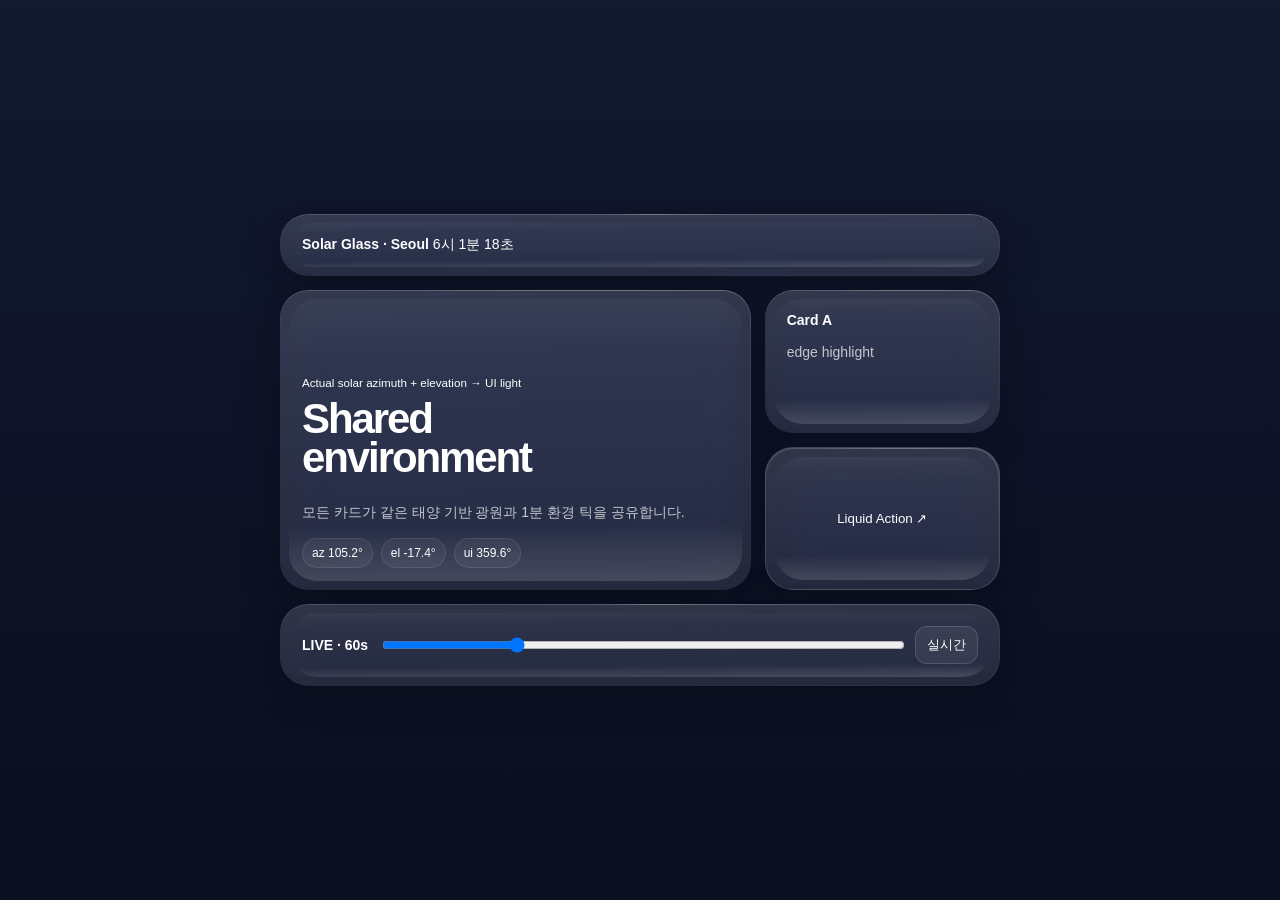
==== index.html @ 2ae4a477 "Add Solar Liquid Glass 60s demo" ====
<!doctype html><meta charset=utf-8><meta name=viewport content="width=device-width,initial-scale=1"><style>
@property --a{syntax:'<angle>';inherits:true;initial-value:360deg}@property --e{syntax:'<length>';inherits:true;initial-value:1px}@property --h{syntax:'<number>';inherits:true;initial-value:.4}@property --m{syntax:'<number>';inherits:true;initial-value:.08}@property --x{syntax:'<length>';inherits:true;initial-value:0px}@property --y{syntax:'<length>';inherits:true;initial-value:18px}@property --s1{syntax:'<color>';inherits:true;initial-value:#526f98}@property --s2{syntax:'<color>';inherits:true;initial-value:#15213c}:root{transition:--a 60s linear,--e 60s linear,--h 60s linear,--m 60s linear,--x 60s linear,--y 60s linear,--s1 60s linear,--s2 60s linear}:root.n{transition:none}:root.u{transition-duration:.15s}*{box-sizing:border-box}body{margin:0;min-height:100vh;color:white;font:14px -apple-system,BlinkMacSystemFont,sans-serif;background:linear-gradient(var(--s1),var(--s2));display:grid;place-items:center;padding:16px}.app{width:min(720px,100%);display:grid;gap:14px}.row{display:grid;grid-template-columns:2fr 1fr;gap:14px}.g{position:relative;border-radius:28px;padding:22px;background:linear-gradient(calc(var(--a) + 180deg),rgba(255,255,255,calc(.05 + var(--m))),rgba(255,255,255,.03)),rgba(255,255,255,.08);-webkit-backdrop-filter:blur(25px) saturate(145%);backdrop-filter:blur(25px) saturate(145%);box-shadow:var(--x) var(--y) 40px #0004,inset 0 1px #fff2}.g:before{content:"";position:absolute;inset:0;padding:var(--e);border-radius:inherit;background:conic-gradient(from var(--a),rgba(255,255,255,var(--h)),#ffffff38 35deg,#ffffff10 80deg,transparent 130deg,transparent 285deg,#ffffff16 330deg,rgba(255,255,255,var(--h)));-webkit-mask:linear-gradient(#000 0 0) content-box,linear-gradient(#000 0 0);-webkit-mask-composite:xor;mask:linear-gradient(#000 0 0) content-box,linear-gradient(#000 0 0);mask-composite:exclude;pointer-events:none}.g:after{content:"";position:absolute;inset:9px;border-radius:inherit;background:linear-gradient(var(--a),#ffffff28,transparent 20%,transparent 80%,#ffffff0a);mix-blend-mode:screen;pointer-events:none}.hero{min-height:300px;display:flex;flex-direction:column;justify-content:flex-end}.side{display:grid;gap:14px}.side .g{min-height:143px}h1{font-size:42px;line-height:.95;letter-spacing:-.05em;margin:10px 0}p{color:#ffffffb8;line-height:1.55}.v{display:flex;gap:8px;flex-wrap:wrap}.v span{padding:7px 9px;border:1px solid #ffffff18;border-radius:99px;background:#ffffff0d;font-size:12px}.ctl{display:grid;grid-template-columns:auto 1fr auto;gap:12px;align-items:center}input{width:100%}button{border:1px solid #ffffff22;background:#ffffff12;color:white;border-radius:12px;padding:9px 11px}@media(max-width:600px){.row{grid-template-columns:1fr}.side{grid-template-columns:1fr 1fr}.ctl{grid-template-columns:1fr}.hero{min-height:330px}}
</style><main class=app><header class=g><b>Solar Glass · Seoul</b> <span id=c></span></header><div class=row><section class="g hero"><small>Actual solar azimuth + elevation → UI light</small><h1>Shared<br>environment</h1><p>모든 카드가 같은 태양 기반 광원과 1분 환경 틱을 공유합니다.</p><div class=v><span id=z>az --</span><span id=l>el --</span><span id=q>ui --</span></div></section><aside class=side><div class=g><b>Card A</b><p>edge highlight</p></div><button class=g>Liquid Action ↗</button></aside></div><footer class="g ctl"><b id=o>LIVE · 60s</b><input id=r type=range min=0 max=24 step=.01><button id=b>실시간</button></footer></main><script>
const D=document.documentElement,$=s=>document.querySelector(s),r=$('#r'),o=$('#o'),c=$('#c'),z=$('#z'),l=$('#l'),q=$('#q');let u=0,t;const R=Math.PI/180,G=180/Math.PI,C=(v,a,b)=>Math.min(b,Math.max(a,v)),S=(a,b,x)=>{x=C((x-a)/(b-a),0,1);return x*x*(3-2*x)},M=(a,b,x)=>a+(b-a)*x,X=(a,b,x)=>a.map((v,i)=>Math.round(M(v,b[i],x)));function sun(d){let y=d.getFullYear(),n=Math.floor((d-new Date(y,0,0))/864e5),h=d.getHours()+d.getMinutes()/60+d.getSeconds()/3600,g=2*Math.PI/365*(n-1+(h-12)/24),e=229.18*(.000075+.001868*Math.cos(g)-.032077*Math.sin(g)-.014615*Math.cos(2*g)-.040849*Math.sin(2*g)),dc=.006918-.399912*Math.cos(g)+.070257*Math.sin(g)-.006758*Math.cos(2*g)+.000907*Math.sin(2*g)-.002697*Math.cos(3*g)+.00148*Math.sin(3*g),ha=(h*60+e+4*126.978-540)/4*R-Math.PI,la=37.5665*R,el=90-Math.acos(C(Math.sin(la)*Math.sin(dc)+Math.cos(la)*Math.cos(dc)*Math.cos(ha),-1,1))*G,az=(Math.atan2(Math.sin(ha),Math.cos(ha)*Math.sin(la)-Math.tan(dc)*Math.cos(la))*G+180+360)%360;return{az,el}}function V(d){let s=sun(d),day=S(-6,22,s.el),tw=S(-18,0,s.el)*(1-S(1,12,s.el)),va=315+(C(s.az,70,290)-70)/220*90,a=M(va,360,1-S(-18,-10,s.el)),e=.65+1.35*day+.34*tw,h=.2+.62*day+.16*tw,m=.035+.105*day+.035*tw,rr=a*R,x=-Math.sin(rr)*18,y=-Math.cos(rr)*13+18,w=Math.exp(-Math.pow((s.el-1)/7,2))*.35,p=S(-7,22,s.el),s1=X(X([18,25,48],[101,163,205],p),[164,105,84],w),s2=X([10,14,31],[35,58,93],p);return{s,a,e,h,m,x,y,s1,s2}}function P(v){D.style.cssText+=`--a:${v.a}deg;--e:${v.e}px;--h:${v.h};--m:${v.m};--x:${v.x}px;--y:${v.y}px;--s1:rgb(${v.s1});--s2:rgb(${v.s2})`;z.textContent='az '+v.s.az.toFixed(1)+'°';l.textContent='el '+v.s.el.toFixed(1)+'°';q.textContent='ui '+v.a.toFixed(1)+'°'}function N(){if(u)return;let n=new Date,k=new Date(Math.floor(+n/6e4)*6e4+6e4);P(V(k));clearTimeout(t);t=setTimeout(N,+k-+n+30)}function L(){u=0;D.className='n';let n=new Date;P(V(n));o.textContent='LIVE · 60s';requestAnimationFrame(()=>requestAnimationFrame(()=>{D.className='';N()}))}function md(h){let d=new Date,a=Math.floor(h),m=(h-a)*60,b=Math.floor(m);d.setHours(a%24,b,Math.floor((m-b)*60),0);return d}r.oninput=()=>{u=1;clearTimeout(t);D.className='u';P(V(md(+r.value)));o.textContent='MANUAL'};$('#b').onclick=L;setInterval(()=>{let n=new Date;c.textContent=n.toLocaleTimeString('ko-KR',{hour12:false});if(!u)r.value=n.getHours()+n.getMinutes()/60},1000);L();
</script>
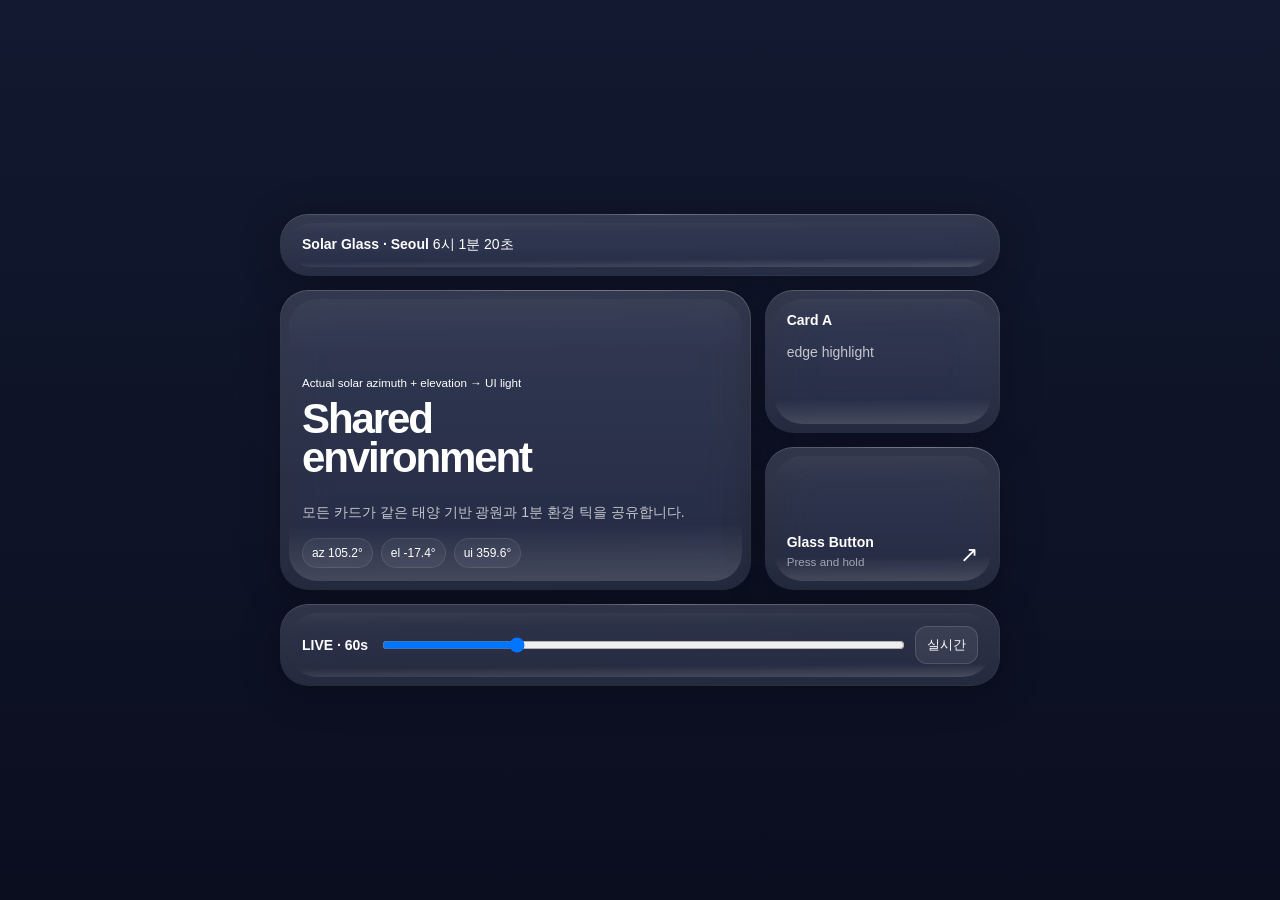
==== commit 987672ec: "Add pressed-state glass button demo" ====
--- a/index.html
+++ b/index.html
@@ -1,5 +1,5 @@
 <!doctype html><meta charset=utf-8><meta name=viewport content="width=device-width,initial-scale=1"><style>
-@property --a{syntax:'<angle>';inherits:true;initial-value:360deg}@property --e{syntax:'<length>';inherits:true;initial-value:1px}@property --h{syntax:'<number>';inherits:true;initial-value:.4}@property --m{syntax:'<number>';inherits:true;initial-value:.08}@property --x{syntax:'<length>';inherits:true;initial-value:0px}@property --y{syntax:'<length>';inherits:true;initial-value:18px}@property --s1{syntax:'<color>';inherits:true;initial-value:#526f98}@property --s2{syntax:'<color>';inherits:true;initial-value:#15213c}:root{transition:--a 60s linear,--e 60s linear,--h 60s linear,--m 60s linear,--x 60s linear,--y 60s linear,--s1 60s linear,--s2 60s linear}:root.n{transition:none}:root.u{transition-duration:.15s}*{box-sizing:border-box}body{margin:0;min-height:100vh;color:white;font:14px -apple-system,BlinkMacSystemFont,sans-serif;background:linear-gradient(var(--s1),var(--s2));display:grid;place-items:center;padding:16px}.app{width:min(720px,100%);display:grid;gap:14px}.row{display:grid;grid-template-columns:2fr 1fr;gap:14px}.g{position:relative;border-radius:28px;padding:22px;background:linear-gradient(calc(var(--a) + 180deg),rgba(255,255,255,calc(.05 + var(--m))),rgba(255,255,255,.03)),rgba(255,255,255,.08);-webkit-backdrop-filter:blur(25px) saturate(145%);backdrop-filter:blur(25px) saturate(145%);box-shadow:var(--x) var(--y) 40px #0004,inset 0 1px #fff2}.g:before{content:"";position:absolute;inset:0;padding:var(--e);border-radius:inherit;background:conic-gradient(from var(--a),rgba(255,255,255,var(--h)),#ffffff38 35deg,#ffffff10 80deg,transparent 130deg,transparent 285deg,#ffffff16 330deg,rgba(255,255,255,var(--h)));-webkit-mask:linear-gradient(#000 0 0) content-box,linear-gradient(#000 0 0);-webkit-mask-composite:xor;mask:linear-gradient(#000 0 0) content-box,linear-gradient(#000 0 0);mask-composite:exclude;pointer-events:none}.g:after{content:"";position:absolute;inset:9px;border-radius:inherit;background:linear-gradient(var(--a),#ffffff28,transparent 20%,transparent 80%,#ffffff0a);mix-blend-mode:screen;pointer-events:none}.hero{min-height:300px;display:flex;flex-direction:column;justify-content:flex-end}.side{display:grid;gap:14px}.side .g{min-height:143px}h1{font-size:42px;line-height:.95;letter-spacing:-.05em;margin:10px 0}p{color:#ffffffb8;line-height:1.55}.v{display:flex;gap:8px;flex-wrap:wrap}.v span{padding:7px 9px;border:1px solid #ffffff18;border-radius:99px;background:#ffffff0d;font-size:12px}.ctl{display:grid;grid-template-columns:auto 1fr auto;gap:12px;align-items:center}input{width:100%}button{border:1px solid #ffffff22;background:#ffffff12;color:white;border-radius:12px;padding:9px 11px}@media(max-width:600px){.row{grid-template-columns:1fr}.side{grid-template-columns:1fr 1fr}.ctl{grid-template-columns:1fr}.hero{min-height:330px}}
-</style><main class=app><header class=g><b>Solar Glass · Seoul</b> <span id=c></span></header><div class=row><section class="g hero"><small>Actual solar azimuth + elevation → UI light</small><h1>Shared<br>environment</h1><p>모든 카드가 같은 태양 기반 광원과 1분 환경 틱을 공유합니다.</p><div class=v><span id=z>az --</span><span id=l>el --</span><span id=q>ui --</span></div></section><aside class=side><div class=g><b>Card A</b><p>edge highlight</p></div><button class=g>Liquid Action ↗</button></aside></div><footer class="g ctl"><b id=o>LIVE · 60s</b><input id=r type=range min=0 max=24 step=.01><button id=b>실시간</button></footer></main><script>
-const D=document.documentElement,$=s=>document.querySelector(s),r=$('#r'),o=$('#o'),c=$('#c'),z=$('#z'),l=$('#l'),q=$('#q');let u=0,t;const R=Math.PI/180,G=180/Math.PI,C=(v,a,b)=>Math.min(b,Math.max(a,v)),S=(a,b,x)=>{x=C((x-a)/(b-a),0,1);return x*x*(3-2*x)},M=(a,b,x)=>a+(b-a)*x,X=(a,b,x)=>a.map((v,i)=>Math.round(M(v,b[i],x)));function sun(d){let y=d.getFullYear(),n=Math.floor((d-new Date(y,0,0))/864e5),h=d.getHours()+d.getMinutes()/60+d.getSeconds()/3600,g=2*Math.PI/365*(n-1+(h-12)/24),e=229.18*(.000075+.001868*Math.cos(g)-.032077*Math.sin(g)-.014615*Math.cos(2*g)-.040849*Math.sin(2*g)),dc=.006918-.399912*Math.cos(g)+.070257*Math.sin(g)-.006758*Math.cos(2*g)+.000907*Math.sin(2*g)-.002697*Math.cos(3*g)+.00148*Math.sin(3*g),ha=(h*60+e+4*126.978-540)/4*R-Math.PI,la=37.5665*R,el=90-Math.acos(C(Math.sin(la)*Math.sin(dc)+Math.cos(la)*Math.cos(dc)*Math.cos(ha),-1,1))*G,az=(Math.atan2(Math.sin(ha),Math.cos(ha)*Math.sin(la)-Math.tan(dc)*Math.cos(la))*G+180+360)%360;return{az,el}}function V(d){let s=sun(d),day=S(-6,22,s.el),tw=S(-18,0,s.el)*(1-S(1,12,s.el)),va=315+(C(s.az,70,290)-70)/220*90,a=M(va,360,1-S(-18,-10,s.el)),e=.65+1.35*day+.34*tw,h=.2+.62*day+.16*tw,m=.035+.105*day+.035*tw,rr=a*R,x=-Math.sin(rr)*18,y=-Math.cos(rr)*13+18,w=Math.exp(-Math.pow((s.el-1)/7,2))*.35,p=S(-7,22,s.el),s1=X(X([18,25,48],[101,163,205],p),[164,105,84],w),s2=X([10,14,31],[35,58,93],p);return{s,a,e,h,m,x,y,s1,s2}}function P(v){D.style.cssText+=`--a:${v.a}deg;--e:${v.e}px;--h:${v.h};--m:${v.m};--x:${v.x}px;--y:${v.y}px;--s1:rgb(${v.s1});--s2:rgb(${v.s2})`;z.textContent='az '+v.s.az.toFixed(1)+'°';l.textContent='el '+v.s.el.toFixed(1)+'°';q.textContent='ui '+v.a.toFixed(1)+'°'}function N(){if(u)return;let n=new Date,k=new Date(Math.floor(+n/6e4)*6e4+6e4);P(V(k));clearTimeout(t);t=setTimeout(N,+k-+n+30)}function L(){u=0;D.className='n';let n=new Date;P(V(n));o.textContent='LIVE · 60s';requestAnimationFrame(()=>requestAnimationFrame(()=>{D.className='';N()}))}function md(h){let d=new Date,a=Math.floor(h),m=(h-a)*60,b=Math.floor(m);d.setHours(a%24,b,Math.floor((m-b)*60),0);return d}r.oninput=()=>{u=1;clearTimeout(t);D.className='u';P(V(md(+r.value)));o.textContent='MANUAL'};$('#b').onclick=L;setInterval(()=>{let n=new Date;c.textContent=n.toLocaleTimeString('ko-KR',{hour12:false});if(!u)r.value=n.getHours()+n.getMinutes()/60},1000);L();
+@property --a{syntax:'<angle>';inherits:true;initial-value:360deg}@property --e{syntax:'<length>';inherits:true;initial-value:1px}@property --h{syntax:'<number>';inherits:true;initial-value:.4}@property --m{syntax:'<number>';inherits:true;initial-value:.08}@property --x{syntax:'<length>';inherits:true;initial-value:0px}@property --y{syntax:'<length>';inherits:true;initial-value:18px}@property --s1{syntax:'<color>';inherits:true;initial-value:#526f98}@property --s2{syntax:'<color>';inherits:true;initial-value:#15213c}:root{transition:--a 60s linear,--e 60s linear,--h 60s linear,--m 60s linear,--x 60s linear,--y 60s linear,--s1 60s linear,--s2 60s linear}:root.n{transition:none}:root.u{transition-duration:.15s}*{box-sizing:border-box}body{margin:0;min-height:100vh;color:white;font:14px -apple-system,BlinkMacSystemFont,sans-serif;background:linear-gradient(var(--s1),var(--s2));display:grid;place-items:center;padding:16px}.app{width:min(720px,100%);display:grid;gap:14px}.row{display:grid;grid-template-columns:2fr 1fr;gap:14px}.g{position:relative;border-radius:28px;padding:22px;background:linear-gradient(calc(var(--a) + 180deg),rgba(255,255,255,calc(.05 + var(--m))),rgba(255,255,255,.03)),rgba(255,255,255,.08);-webkit-backdrop-filter:blur(25px) saturate(145%);backdrop-filter:blur(25px) saturate(145%);box-shadow:var(--x) var(--y) 40px #0004,inset 0 1px #fff2}.g:before{content:"";position:absolute;inset:0;padding:var(--e);border-radius:inherit;background:conic-gradient(from var(--a),rgba(255,255,255,var(--h)),#ffffff38 35deg,#ffffff10 80deg,transparent 130deg,transparent 285deg,#ffffff16 330deg,rgba(255,255,255,var(--h)));-webkit-mask:linear-gradient(#000 0 0) content-box,linear-gradient(#000 0 0);-webkit-mask-composite:xor;mask:linear-gradient(#000 0 0) content-box,linear-gradient(#000 0 0);mask-composite:exclude;pointer-events:none}.g:after{content:"";position:absolute;inset:9px;border-radius:inherit;background:linear-gradient(var(--a),#ffffff28,transparent 20%,transparent 80%,#ffffff0a);mix-blend-mode:screen;pointer-events:none}.hero{min-height:300px;display:flex;flex-direction:column;justify-content:flex-end}.side{display:grid;gap:14px}.side .g{min-height:143px}h1{font-size:42px;line-height:.95;letter-spacing:-.05em;margin:10px 0}p{color:#ffffffb8;line-height:1.55}.v{display:flex;gap:8px;flex-wrap:wrap}.v span{padding:7px 9px;border:1px solid #ffffff18;border-radius:99px;background:#ffffff0d;font-size:12px}.ctl{display:grid;grid-template-columns:auto 1fr auto;gap:12px;align-items:center}input{width:100%}button{border:1px solid #ffffff22;background:#ffffff12;color:white;border-radius:12px;padding:9px 11px}.action{border:0;border-radius:28px;padding:22px;text-align:left;font:inherit;color:white;display:flex;align-items:flex-end;justify-content:space-between;cursor:pointer;touch-action:manipulation;transform:scale(1);transition:transform .16s cubic-bezier(.2,.8,.2,1),filter .16s ease,box-shadow .16s ease,background .16s ease}.action span{position:relative;z-index:2;display:grid;gap:5px}.action small{color:#ffffff8f;font-weight:500}.action i{position:relative;z-index:2;font-size:22px;font-style:normal}.action.pressed,.action:active{transform:scale(.965);filter:brightness(1.10) saturate(1.06);box-shadow:calc(var(--x)*.22) calc(var(--y)*.22) 15px #0003,inset 0 2px 8px #0004,inset 0 1px #ffffff26;background:linear-gradient(calc(var(--a) + 180deg),rgba(255,255,255,calc(.10 + var(--m))),rgba(255,255,255,.045)),rgba(255,255,255,.11)}.action.pressed:before,.action:active:before{padding:calc(var(--e) + .7px);filter:brightness(1.28)}.action.pressed:after,.action:active:after{inset:6px;opacity:.9}.action:focus-visible{outline:2px solid #ffffffb0;outline-offset:3px}@media(max-width:600px){.row{grid-template-columns:1fr}.side{grid-template-columns:1fr 1fr}.ctl{grid-template-columns:1fr}.hero{min-height:330px}}
+</style><main class=app><header class=g><b>Solar Glass · Seoul</b> <span id=c></span></header><div class=row><section class="g hero"><small>Actual solar azimuth + elevation → UI light</small><h1>Shared<br>environment</h1><p>모든 카드가 같은 태양 기반 광원과 1분 환경 틱을 공유합니다.</p><div class=v><span id=z>az --</span><span id=l>el --</span><span id=q>ui --</span></div></section><aside class=side><div class=g><b>Card A</b><p>edge highlight</p></div><button class="g action" id=ga type=button><span><b>Glass Button</b><small>Press and hold</small></span><i>↗</i></button></aside></div><footer class="g ctl"><b id=o>LIVE · 60s</b><input id=r type=range min=0 max=24 step=.01><button id=b>실시간</button></footer></main><script>
+const D=document.documentElement,$=s=>document.querySelector(s),r=$('#r'),o=$('#o'),c=$('#c'),z=$('#z'),l=$('#l'),q=$('#q'),ga=$('#ga');let u=0,t;const R=Math.PI/180,G=180/Math.PI,C=(v,a,b)=>Math.min(b,Math.max(a,v)),S=(a,b,x)=>{x=C((x-a)/(b-a),0,1);return x*x*(3-2*x)},M=(a,b,x)=>a+(b-a)*x,X=(a,b,x)=>a.map((v,i)=>Math.round(M(v,b[i],x)));function sun(d){let y=d.getFullYear(),n=Math.floor((d-new Date(y,0,0))/864e5),h=d.getHours()+d.getMinutes()/60+d.getSeconds()/3600,g=2*Math.PI/365*(n-1+(h-12)/24),e=229.18*(.000075+.001868*Math.cos(g)-.032077*Math.sin(g)-.014615*Math.cos(2*g)-.040849*Math.sin(2*g)),dc=.006918-.399912*Math.cos(g)+.070257*Math.sin(g)-.006758*Math.cos(2*g)+.000907*Math.sin(2*g)-.002697*Math.cos(3*g)+.00148*Math.sin(3*g),ha=(h*60+e+4*126.978-540)/4*R-Math.PI,la=37.5665*R,el=90-Math.acos(C(Math.sin(la)*Math.sin(dc)+Math.cos(la)*Math.cos(dc)*Math.cos(ha),-1,1))*G,az=(Math.atan2(Math.sin(ha),Math.cos(ha)*Math.sin(la)-Math.tan(dc)*Math.cos(la))*G+180+360)%360;return{az,el}}function V(d){let s=sun(d),day=S(-6,22,s.el),tw=S(-18,0,s.el)*(1-S(1,12,s.el)),va=315+(C(s.az,70,290)-70)/220*90,a=M(va,360,1-S(-18,-10,s.el)),e=.65+1.35*day+.34*tw,h=.2+.62*day+.16*tw,m=.035+.105*day+.035*tw,rr=a*R,x=-Math.sin(rr)*18,y=-Math.cos(rr)*13+18,w=Math.exp(-Math.pow((s.el-1)/7,2))*.35,p=S(-7,22,s.el),s1=X(X([18,25,48],[101,163,205],p),[164,105,84],w),s2=X([10,14,31],[35,58,93],p);return{s,a,e,h,m,x,y,s1,s2}}function P(v){D.style.cssText+=`--a:${v.a}deg;--e:${v.e}px;--h:${v.h};--m:${v.m};--x:${v.x}px;--y:${v.y}px;--s1:rgb(${v.s1});--s2:rgb(${v.s2})`;z.textContent='az '+v.s.az.toFixed(1)+'°';l.textContent='el '+v.s.el.toFixed(1)+'°';q.textContent='ui '+v.a.toFixed(1)+'°'}function N(){if(u)return;let n=new Date,k=new Date(Math.floor(+n/6e4)*6e4+6e4);P(V(k));clearTimeout(t);t=setTimeout(N,+k-+n+30)}function L(){u=0;D.className='n';let n=new Date;P(V(n));o.textContent='LIVE · 60s';requestAnimationFrame(()=>requestAnimationFrame(()=>{D.className='';N()}))}function md(h){let d=new Date,a=Math.floor(h),m=(h-a)*60,b=Math.floor(m);d.setHours(a%24,b,Math.floor((m-b)*60),0);return d}r.oninput=()=>{u=1;clearTimeout(t);D.className='u';P(V(md(+r.value)));o.textContent='MANUAL'};$('#b').onclick=L;const press=()=>ga.classList.add('pressed'),release=()=>ga.classList.remove('pressed');ga.addEventListener('pointerdown',press);['pointerup','pointercancel','pointerleave'].forEach(e=>ga.addEventListener(e,release));setInterval(()=>{let n=new Date;c.textContent=n.toLocaleTimeString('ko-KR',{hour12:false});if(!u)r.value=n.getHours()+n.getMinutes()/60},1000);L();
 </script>
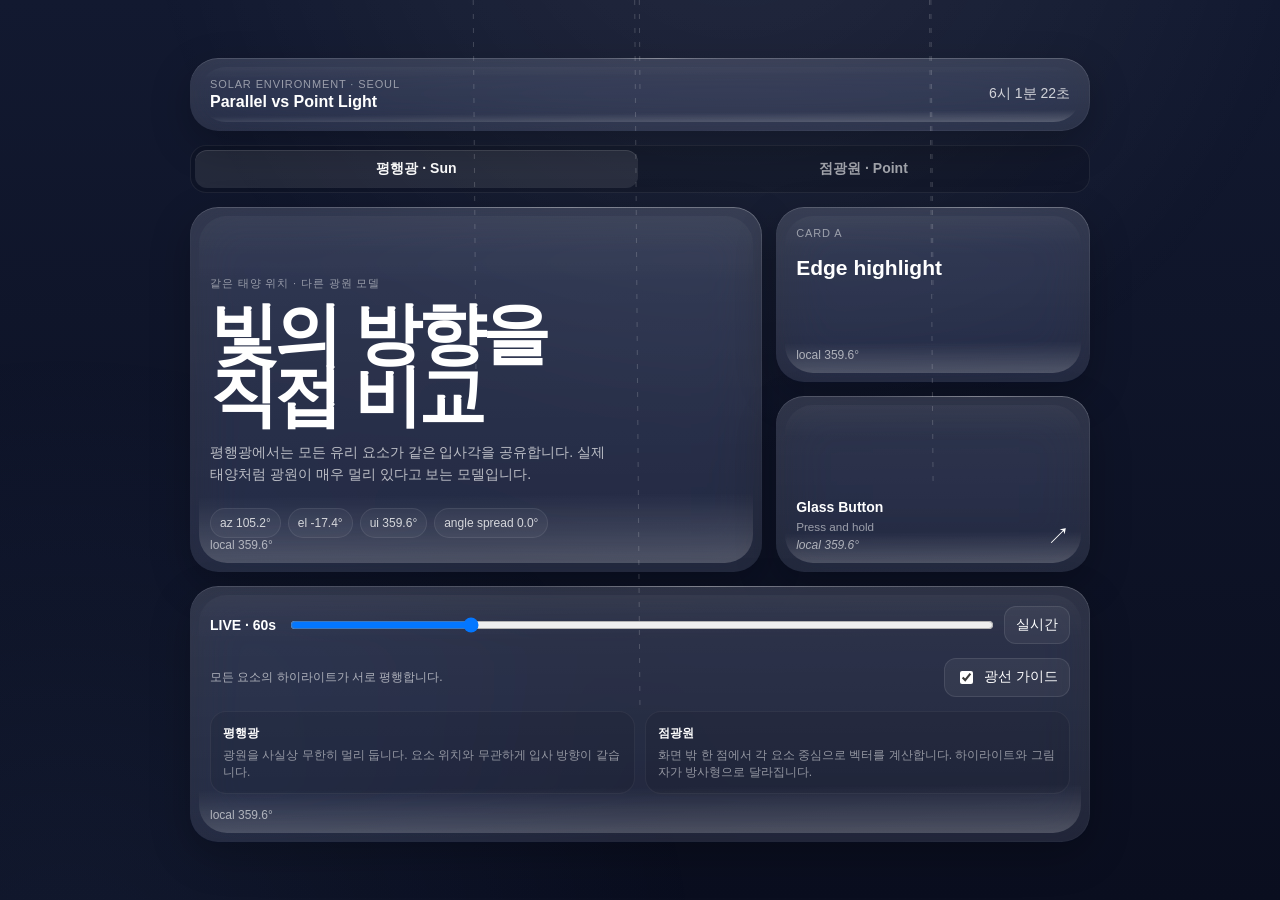
==== commit a129c554: "Add parallel vs point-light comparison demo" ====
--- a/index.html
+++ b/index.html
@@ -1,5 +1,76 @@
-<!doctype html><meta charset=utf-8><meta name=viewport content="width=device-width,initial-scale=1"><style>
-@property --a{syntax:'<angle>';inherits:true;initial-value:360deg}@property --e{syntax:'<length>';inherits:true;initial-value:1px}@property --h{syntax:'<number>';inherits:true;initial-value:.4}@property --m{syntax:'<number>';inherits:true;initial-value:.08}@property --x{syntax:'<length>';inherits:true;initial-value:0px}@property --y{syntax:'<length>';inherits:true;initial-value:18px}@property --s1{syntax:'<color>';inherits:true;initial-value:#526f98}@property --s2{syntax:'<color>';inherits:true;initial-value:#15213c}:root{transition:--a 60s linear,--e 60s linear,--h 60s linear,--m 60s linear,--x 60s linear,--y 60s linear,--s1 60s linear,--s2 60s linear}:root.n{transition:none}:root.u{transition-duration:.15s}*{box-sizing:border-box}body{margin:0;min-height:100vh;color:white;font:14px -apple-system,BlinkMacSystemFont,sans-serif;background:linear-gradient(var(--s1),var(--s2));display:grid;place-items:center;padding:16px}.app{width:min(720px,100%);display:grid;gap:14px}.row{display:grid;grid-template-columns:2fr 1fr;gap:14px}.g{position:relative;border-radius:28px;padding:22px;background:linear-gradient(calc(var(--a) + 180deg),rgba(255,255,255,calc(.05 + var(--m))),rgba(255,255,255,.03)),rgba(255,255,255,.08);-webkit-backdrop-filter:blur(25px) saturate(145%);backdrop-filter:blur(25px) saturate(145%);box-shadow:var(--x) var(--y) 40px #0004,inset 0 1px #fff2}.g:before{content:"";position:absolute;inset:0;padding:var(--e);border-radius:inherit;background:conic-gradient(from var(--a),rgba(255,255,255,var(--h)),#ffffff38 35deg,#ffffff10 80deg,transparent 130deg,transparent 285deg,#ffffff16 330deg,rgba(255,255,255,var(--h)));-webkit-mask:linear-gradient(#000 0 0) content-box,linear-gradient(#000 0 0);-webkit-mask-composite:xor;mask:linear-gradient(#000 0 0) content-box,linear-gradient(#000 0 0);mask-composite:exclude;pointer-events:none}.g:after{content:"";position:absolute;inset:9px;border-radius:inherit;background:linear-gradient(var(--a),#ffffff28,transparent 20%,transparent 80%,#ffffff0a);mix-blend-mode:screen;pointer-events:none}.hero{min-height:300px;display:flex;flex-direction:column;justify-content:flex-end}.side{display:grid;gap:14px}.side .g{min-height:143px}h1{font-size:42px;line-height:.95;letter-spacing:-.05em;margin:10px 0}p{color:#ffffffb8;line-height:1.55}.v{display:flex;gap:8px;flex-wrap:wrap}.v span{padding:7px 9px;border:1px solid #ffffff18;border-radius:99px;background:#ffffff0d;font-size:12px}.ctl{display:grid;grid-template-columns:auto 1fr auto;gap:12px;align-items:center}input{width:100%}button{border:1px solid #ffffff22;background:#ffffff12;color:white;border-radius:12px;padding:9px 11px}.action{border:0;border-radius:28px;padding:22px;text-align:left;font:inherit;color:white;display:flex;align-items:flex-end;justify-content:space-between;cursor:pointer;touch-action:manipulation;transform:scale(1);transition:transform .16s cubic-bezier(.2,.8,.2,1),filter .16s ease,box-shadow .16s ease,background .16s ease}.action span{position:relative;z-index:2;display:grid;gap:5px}.action small{color:#ffffff8f;font-weight:500}.action i{position:relative;z-index:2;font-size:22px;font-style:normal}.action.pressed,.action:active{transform:scale(.965);filter:brightness(1.10) saturate(1.06);box-shadow:calc(var(--x)*.22) calc(var(--y)*.22) 15px #0003,inset 0 2px 8px #0004,inset 0 1px #ffffff26;background:linear-gradient(calc(var(--a) + 180deg),rgba(255,255,255,calc(.10 + var(--m))),rgba(255,255,255,.045)),rgba(255,255,255,.11)}.action.pressed:before,.action:active:before{padding:calc(var(--e) + .7px);filter:brightness(1.28)}.action.pressed:after,.action:active:after{inset:6px;opacity:.9}.action:focus-visible{outline:2px solid #ffffffb0;outline-offset:3px}@media(max-width:600px){.row{grid-template-columns:1fr}.side{grid-template-columns:1fr 1fr}.ctl{grid-template-columns:1fr}.hero{min-height:330px}}
-</style><main class=app><header class=g><b>Solar Glass · Seoul</b> <span id=c></span></header><div class=row><section class="g hero"><small>Actual solar azimuth + elevation → UI light</small><h1>Shared<br>environment</h1><p>모든 카드가 같은 태양 기반 광원과 1분 환경 틱을 공유합니다.</p><div class=v><span id=z>az --</span><span id=l>el --</span><span id=q>ui --</span></div></section><aside class=side><div class=g><b>Card A</b><p>edge highlight</p></div><button class="g action" id=ga type=button><span><b>Glass Button</b><small>Press and hold</small></span><i>↗</i></button></aside></div><footer class="g ctl"><b id=o>LIVE · 60s</b><input id=r type=range min=0 max=24 step=.01><button id=b>실시간</button></footer></main><script>
-const D=document.documentElement,$=s=>document.querySelector(s),r=$('#r'),o=$('#o'),c=$('#c'),z=$('#z'),l=$('#l'),q=$('#q'),ga=$('#ga');let u=0,t;const R=Math.PI/180,G=180/Math.PI,C=(v,a,b)=>Math.min(b,Math.max(a,v)),S=(a,b,x)=>{x=C((x-a)/(b-a),0,1);return x*x*(3-2*x)},M=(a,b,x)=>a+(b-a)*x,X=(a,b,x)=>a.map((v,i)=>Math.round(M(v,b[i],x)));function sun(d){let y=d.getFullYear(),n=Math.floor((d-new Date(y,0,0))/864e5),h=d.getHours()+d.getMinutes()/60+d.getSeconds()/3600,g=2*Math.PI/365*(n-1+(h-12)/24),e=229.18*(.000075+.001868*Math.cos(g)-.032077*Math.sin(g)-.014615*Math.cos(2*g)-.040849*Math.sin(2*g)),dc=.006918-.399912*Math.cos(g)+.070257*Math.sin(g)-.006758*Math.cos(2*g)+.000907*Math.sin(2*g)-.002697*Math.cos(3*g)+.00148*Math.sin(3*g),ha=(h*60+e+4*126.978-540)/4*R-Math.PI,la=37.5665*R,el=90-Math.acos(C(Math.sin(la)*Math.sin(dc)+Math.cos(la)*Math.cos(dc)*Math.cos(ha),-1,1))*G,az=(Math.atan2(Math.sin(ha),Math.cos(ha)*Math.sin(la)-Math.tan(dc)*Math.cos(la))*G+180+360)%360;return{az,el}}function V(d){let s=sun(d),day=S(-6,22,s.el),tw=S(-18,0,s.el)*(1-S(1,12,s.el)),va=315+(C(s.az,70,290)-70)/220*90,a=M(va,360,1-S(-18,-10,s.el)),e=.65+1.35*day+.34*tw,h=.2+.62*day+.16*tw,m=.035+.105*day+.035*tw,rr=a*R,x=-Math.sin(rr)*18,y=-Math.cos(rr)*13+18,w=Math.exp(-Math.pow((s.el-1)/7,2))*.35,p=S(-7,22,s.el),s1=X(X([18,25,48],[101,163,205],p),[164,105,84],w),s2=X([10,14,31],[35,58,93],p);return{s,a,e,h,m,x,y,s1,s2}}function P(v){D.style.cssText+=`--a:${v.a}deg;--e:${v.e}px;--h:${v.h};--m:${v.m};--x:${v.x}px;--y:${v.y}px;--s1:rgb(${v.s1});--s2:rgb(${v.s2})`;z.textContent='az '+v.s.az.toFixed(1)+'°';l.textContent='el '+v.s.el.toFixed(1)+'°';q.textContent='ui '+v.a.toFixed(1)+'°'}function N(){if(u)return;let n=new Date,k=new Date(Math.floor(+n/6e4)*6e4+6e4);P(V(k));clearTimeout(t);t=setTimeout(N,+k-+n+30)}function L(){u=0;D.className='n';let n=new Date;P(V(n));o.textContent='LIVE · 60s';requestAnimationFrame(()=>requestAnimationFrame(()=>{D.className='';N()}))}function md(h){let d=new Date,a=Math.floor(h),m=(h-a)*60,b=Math.floor(m);d.setHours(a%24,b,Math.floor((m-b)*60),0);return d}r.oninput=()=>{u=1;clearTimeout(t);D.className='u';P(V(md(+r.value)));o.textContent='MANUAL'};$('#b').onclick=L;const press=()=>ga.classList.add('pressed'),release=()=>ga.classList.remove('pressed');ga.addEventListener('pointerdown',press);['pointerup','pointercancel','pointerleave'].forEach(e=>ga.addEventListener(e,release));setInterval(()=>{let n=new Date;c.textContent=n.toLocaleTimeString('ko-KR',{hour12:false});if(!u)r.value=n.getHours()+n.getMinutes()/60},1000);L();
-</script>+<!doctype html>
+<html lang="ko">
+<head>
+<meta charset="utf-8">
+<meta name="viewport" content="width=device-width,initial-scale=1,viewport-fit=cover">
+<title>Parallel vs Point Solar Glass</title>
+<style>
+@property --la{syntax:'<angle>';inherits:true;initial-value:0deg}
+@property --li{syntax:'<number>';inherits:true;initial-value:1}
+@property --sx{syntax:'<length>';inherits:true;initial-value:0px}
+@property --sy{syntax:'<length>';inherits:true;initial-value:18px}
+@property --edge{syntax:'<length>';inherits:true;initial-value:1px}
+@property --hot{syntax:'<number>';inherits:true;initial-value:.4}
+@property --amb{syntax:'<number>';inherits:true;initial-value:.08}
+@property --sky1{syntax:'<color>';inherits:true;initial-value:#526f98}
+@property --sky2{syntax:'<color>';inherits:true;initial-value:#15213c}
+:root{--dur:60s;--edge:1px;--hot:.4;--amb:.08;--sky1:#526f98;--sky2:#15213c;transition:--edge var(--dur) linear,--hot var(--dur) linear,--amb var(--dur) linear,--sky1 var(--dur) linear,--sky2 var(--dur) linear}
+:root.snap{transition:none!important}:root.snap .glass{transition:none!important}:root.fast{--dur:.18s}
+*{box-sizing:border-box}
+body{margin:0;min-height:100vh;min-height:100dvh;color:#fff;font:14px -apple-system,BlinkMacSystemFont,"SF Pro Text","Segoe UI",sans-serif;background:linear-gradient(180deg,var(--sky1),var(--sky2));overflow-x:hidden}
+.scene{min-height:100vh;min-height:100dvh;padding:max(16px,env(safe-area-inset-top)) 16px max(16px,env(safe-area-inset-bottom));display:grid;place-items:center;position:relative;isolation:isolate}
+.scene:before{content:"";position:fixed;inset:-25vmax;background:radial-gradient(circle at 55% 12%,#ffffff13,transparent 35%),radial-gradient(circle at 20% 85%,#7caaff12,transparent 32%);pointer-events:none;z-index:-2}
+.rays{position:fixed;inset:0;width:100vw;height:100vh;pointer-events:none;z-index:20;opacity:0;transition:opacity .2s ease}.show-rays .rays{opacity:1}.rays line{stroke:#fff;stroke-width:1;stroke-dasharray:5 9;stroke-opacity:.18}.rays circle{fill:#fff;fill-opacity:.65}.rays text{fill:#fff;fill-opacity:.72;font:11px -apple-system,sans-serif}
+.app{width:min(900px,100%);display:grid;gap:14px;position:relative;z-index:1}
+.glass{--la:0deg;--li:1;--sx:0px;--sy:18px;position:relative;border-radius:28px;padding:20px;background:linear-gradient(calc(var(--la) + 180deg),rgb(255 255 255 / calc(.045 + var(--amb)*var(--li))),rgb(255 255 255 / .026)),rgb(255 255 255 / .075);-webkit-backdrop-filter:blur(26px) saturate(145%);backdrop-filter:blur(26px) saturate(145%);box-shadow:var(--sx) var(--sy) 42px rgb(0 0 0 / .24),inset 0 1px 0 rgb(255 255 255 / .13);transition:--la var(--dur) linear,--li var(--dur) linear,--sx var(--dur) linear,--sy var(--dur) linear,transform .16s cubic-bezier(.2,.8,.2,1),filter .16s ease,background .16s ease,box-shadow .16s ease}
+.glass:before{content:"";position:absolute;inset:0;padding:calc(var(--edge)*var(--li));border-radius:inherit;pointer-events:none;background:conic-gradient(from var(--la),rgb(255 255 255 / calc(var(--hot)*var(--li))) 0deg,rgb(255 255 255 / .30) 28deg,rgb(255 255 255 / .09) 70deg,transparent 122deg,transparent 286deg,rgb(255 255 255 / .08) 326deg,rgb(255 255 255 / calc(var(--hot)*var(--li))) 360deg);-webkit-mask:linear-gradient(#000 0 0) content-box,linear-gradient(#000 0 0);-webkit-mask-composite:xor;mask:linear-gradient(#000 0 0) content-box,linear-gradient(#000 0 0);mask-composite:exclude}
+.glass:after{content:"";position:absolute;inset:9px;border-radius:inherit;pointer-events:none;background:linear-gradient(var(--la),rgb(255 255 255 / calc(.20*var(--li))),transparent 20%,transparent 80%,rgb(255 255 255 / .04));mix-blend-mode:screen}
+.top{display:grid;grid-template-columns:1fr auto;gap:12px;align-items:center}.brand small,.caption{display:block;color:#ffffff82;font-size:11px;letter-spacing:.08em}.brand b{display:block;margin-top:3px;font-size:16px}.clock{font-variant-numeric:tabular-nums;color:#ffffffc7}
+.segment{display:grid;grid-template-columns:1fr 1fr;gap:4px;padding:4px;border-radius:16px;background:#0000001f;border:1px solid #ffffff12}.segment button{border:0;border-radius:12px;padding:10px 12px;background:transparent;color:#ffffff9d;font:inherit;font-weight:650}.segment button.on{background:#ffffff18;color:#fff;box-shadow:inset 0 1px #ffffff1f}
+.grid{display:grid;grid-template-columns:1.55fr .85fr;gap:14px}.hero{min-height:365px;display:flex;flex-direction:column;justify-content:flex-end}.hero h1{margin:11px 0 14px;font-size:clamp(40px,6vw,68px);line-height:.92;letter-spacing:-.055em}.hero p{max-width:52ch;margin:0;color:#ffffffb0;line-height:1.6}.chips{display:flex;gap:7px;flex-wrap:wrap;margin-top:22px}.chip{padding:7px 9px;border-radius:99px;border:1px solid #ffffff14;background:#ffffff0b;font-size:12px;color:#ffffffc8}
+.stack{display:grid;gap:14px}.stack .glass{min-height:175px}.card{display:flex;flex-direction:column;justify-content:space-between}.local{font-variant-numeric:tabular-nums;color:#ffffff9a;font-size:12px}.action{border:0;color:#fff;font:inherit;text-align:left;display:flex;align-items:flex-end;justify-content:space-between;cursor:pointer;touch-action:manipulation}.action span{position:relative;z-index:2;display:grid;gap:5px}.action small{color:#ffffff8c}.action i{position:relative;z-index:2;font-size:23px;font-style:normal}.action.pressed,.action:active{transform:scale(.965);filter:brightness(1.10) saturate(1.05);box-shadow:calc(var(--sx)*.2) calc(var(--sy)*.2) 14px #0003,inset 0 2px 8px #0004,inset 0 1px #ffffff26}.action.pressed:before,.action:active:before{padding:calc(var(--edge)*var(--li) + .8px);filter:brightness(1.25)}
+.controls{display:grid;gap:14px}.control-row{display:grid;grid-template-columns:auto 1fr auto;gap:12px;align-items:center}.control-row input[type=range]{width:100%}.control-row button,.guide{border:1px solid #ffffff19;background:#ffffff0d;color:#fff;border-radius:12px;padding:9px 11px;font:inherit}.guide{display:flex;gap:8px;align-items:center;cursor:pointer}.guide input{accent-color:white}.explain{display:grid;grid-template-columns:1fr 1fr;gap:10px}.explain>div{padding:12px;border-radius:16px;background:#00000014;border:1px solid #ffffff0e}.explain b{font-size:12px}.explain p{margin:5px 0 0;color:#ffffff84;font-size:12px;line-height:1.45}.mode-note{color:#ffffff9e;font-size:12px}
+@media(max-width:700px){.grid{grid-template-columns:1fr}.hero{min-height:350px}.stack{grid-template-columns:1fr 1fr}.stack .glass{min-height:155px}.control-row{grid-template-columns:1fr}.explain{grid-template-columns:1fr}.top{grid-template-columns:1fr}.segment{width:100%}}
+</style>
+</head>
+<body>
+<svg id="rays" class="rays" aria-hidden="true"></svg>
+<main class="scene">
+<div class="app">
+<header class="glass top light-target" data-name="Header"><div class="brand"><small>SOLAR ENVIRONMENT · SEOUL</small><b>Parallel vs Point Light</b></div><div class="clock" id="clock">--:--:--</div></header>
+<nav class="segment" aria-label="광원 모델"><button id="parallel" class="on" type="button">평행광 · Sun</button><button id="point" type="button">점광원 · Point</button></nav>
+<section class="grid">
+<article class="glass hero light-target" data-name="Hero"><span class="caption">같은 태양 위치 · 다른 광원 모델</span><h1>빛의 방향을<br>직접 비교</h1><p id="desc">평행광에서는 모든 유리 요소가 같은 입사각을 공유합니다. 실제 태양처럼 광원이 매우 멀리 있다고 보는 모델입니다.</p><div class="chips"><span class="chip" id="az">az --</span><span class="chip" id="el">el --</span><span class="chip" id="ui">ui --</span><span class="chip" id="spread">angle spread --</span></div><span class="local" data-angle-label>local --</span></article>
+<aside class="stack"><div class="glass card light-target" data-name="Card A"><div><span class="caption">CARD A</span><h2>Edge highlight</h2></div><span class="local" data-angle-label>local --</span></div><button class="glass action light-target" id="glassButton" data-name="Button" type="button"><span><b>Glass Button</b><small>Press and hold</small><em class="local" data-angle-label>local --</em></span><i>↗</i></button></aside>
+</section>
+<footer class="glass controls light-target" data-name="Controls"><div class="control-row"><b id="state">LIVE · 60s</b><input id="time" type="range" min="0" max="24" step=".01" aria-label="시간 미리보기"><button id="live" type="button">실시간</button></div><div class="control-row"><span class="mode-note" id="modeNote">모든 요소의 하이라이트가 서로 평행합니다.</span><span></span><label class="guide"><input id="guide" type="checkbox" checked> 광선 가이드</label></div><div class="explain"><div><b>평행광</b><p>광원을 사실상 무한히 멀리 둡니다. 요소 위치와 무관하게 입사 방향이 같습니다.</p></div><div><b>점광원</b><p>화면 밖 한 점에서 각 요소 중심으로 벡터를 계산합니다. 하이라이트와 그림자가 방사형으로 달라집니다.</p></div></div><span class="local" data-angle-label>local --</span></footer>
+</div>
+</main>
+<script>
+const root=document.documentElement,body=document.body,$=s=>document.querySelector(s),targets=[...document.querySelectorAll('.light-target')],rays=$('#rays');
+const clock=$('#clock'),time=$('#time'),state=$('#state'),az=$('#az'),el=$('#el'),ui=$('#ui'),spread=$('#spread'),desc=$('#desc'),modeNote=$('#modeNote'),parallelBtn=$('#parallel'),pointBtn=$('#point'),guide=$('#guide'),glassButton=$('#glassButton');
+let manual=false,mode='parallel',timer=null,lastDate=new Date(),lastEnv=null;
+const R=Math.PI/180,G=180/Math.PI,clamp=(v,a,b)=>Math.min(b,Math.max(a,v)),smooth=(a,b,x)=>{x=clamp((x-a)/(b-a),0,1);return x*x*(3-2*x)},mix=(a,b,t)=>a+(b-a)*t,mixRGB=(a,b,t)=>a.map((v,i)=>Math.round(mix(v,b[i],t)));
+function solar(d){const y=d.getFullYear(),n=Math.floor((d-new Date(y,0,0))/864e5),h=d.getHours()+d.getMinutes()/60+d.getSeconds()/3600,g=2*Math.PI/365*(n-1+(h-12)/24),eq=229.18*(.000075+.001868*Math.cos(g)-.032077*Math.sin(g)-.014615*Math.cos(2*g)-.040849*Math.sin(2*g)),dc=.006918-.399912*Math.cos(g)+.070257*Math.sin(g)-.006758*Math.cos(2*g)+.000907*Math.sin(2*g)-.002697*Math.cos(3*g)+.00148*Math.sin(3*g),ha=(h*60+eq+4*126.978-540)/4*R-Math.PI,la=37.5665*R,cosz=Math.sin(la)*Math.sin(dc)+Math.cos(la)*Math.cos(dc)*Math.cos(ha),elev=90-Math.acos(clamp(cosz,-1,1))*G,azi=(Math.atan2(Math.sin(ha),Math.cos(ha)*Math.sin(la)-Math.tan(dc)*Math.cos(la))*G+180+360)%360;return{az:azi,el:elev}}
+function environment(d){const s=solar(d),day=smooth(-6,22,s.el),tw=smooth(-18,0,s.el)*(1-smooth(1,12,s.el)),compressed=315+(clamp(s.az,70,290)-70)/220*90,a=mix(compressed,360,1-smooth(-18,-10,s.el)),edge=.7+1.28*day+.34*tw,hot=.21+.60*day+.16*tw,amb=.035+.105*day+.035*tw,w=Math.exp(-Math.pow((s.el-1)/7,2))*.35,p=smooth(-7,22,s.el),s1=mixRGB(mixRGB([18,25,48],[101,163,205],p),[164,105,84],w),s2=mixRGB([10,14,31],[35,58,93],p);return{s,a,edge,hot,amb,s1,s2}}
+function cssAngleFromVector(dx,dy){return(Math.atan2(dx,-dy)*G+360)%360}
+function sourceForAngle(a){const w=innerWidth,h=innerHeight,cx=w/2,cy=h/2,diag=Math.hypot(w,h),radius=diag/2+Math.min(220,diag*.18),rr=a*R;return{x:cx+Math.sin(rr)*radius,y:cy-Math.cos(rr)*radius,radius,diag}}
+function setGlobal(env){root.style.setProperty('--edge',env.edge+'px');root.style.setProperty('--hot',env.hot);root.style.setProperty('--amb',env.amb);root.style.setProperty('--sky1',`rgb(${env.s1.join(' ')})`);root.style.setProperty('--sky2',`rgb(${env.s2.join(' ')})`)}
+function setTarget(elm,a,intensity,sx,sy){elm.style.setProperty('--la',a+'deg');elm.style.setProperty('--li',intensity);elm.style.setProperty('--sx',sx+'px');elm.style.setProperty('--sy',sy+'px');const lab=elm.querySelector('[data-angle-label]');if(lab)lab.textContent='local '+a.toFixed(1)+'°'}
+function layoutLights(env){const src=sourceForAngle(env.a),angles=[];if(mode==='parallel'){const rr=env.a*R,sx=-Math.sin(rr)*18,sy=Math.cos(rr)*14;targets.forEach(elm=>{setTarget(elm,env.a,1,sx,sy);angles.push(env.a)})}else{targets.forEach(elm=>{const b=elm.getBoundingClientRect(),cx=b.left+b.width/2,cy=b.top+b.height/2,dx=src.x-cx,dy=src.y-cy,dist=Math.hypot(dx,dy),a=cssAngleFromVector(dx,dy),awayX=(cx-src.x)/dist,awayY=(cy-src.y)/dist,intensity=clamp(1.18-dist/(src.diag*1.75),.68,1.04),shadow=16*intensity;setTarget(elm,a,intensity,awayX*shadow,awayY*shadow);angles.push(a)})}const unwrapped=angles.map(a=>{let d=a-env.a;while(d>180)d-=360;while(d<-180)d+=360;return env.a+d}),range=Math.max(...unwrapped)-Math.min(...unwrapped);spread.textContent='angle spread '+range.toFixed(1)+'°';drawGuides(env,src)}
+function edgeIntersection(x0,y0,x1,y1){const w=innerWidth,h=innerHeight,dx=x1-x0,dy=y1-y0,c=[];if(dx!==0){let t=(0-x0)/dx,y=y0+t*dy;if(t>=0&&t<=1&&y>=0&&y<=h)c.push([t,0,y]);t=(w-x0)/dx;y=y0+t*dy;if(t>=0&&t<=1&&y>=0&&y<=h)c.push([t,w,y])}if(dy!==0){let t=(0-y0)/dy,x=x0+t*dx;if(t>=0&&t<=1&&x>=0&&x<=w)c.push([t,x,0]);t=(h-y0)/dy;x=x0+t*dx;if(t>=0&&t<=1&&x>=0&&x<=w)c.push([t,x,h])}c.sort((a,b)=>a[0]-b[0]);return c.length?{x:c[0][1],y:c[0][2]}:{x:x1,y:y1}}
+function drawGuides(env,src){rays.setAttribute('viewBox',`0 0 ${innerWidth} ${innerHeight}`);let html='';targets.forEach(elm=>{const b=elm.getBoundingClientRect(),cx=b.left+b.width/2,cy=b.top+b.height/2;if(mode==='point'){const p=edgeIntersection(cx,cy,src.x,src.y);html+=`<line x1="${p.x}" y1="${p.y}" x2="${cx}" y2="${cy}"/>`}else{const rr=env.a*R,farX=cx+Math.sin(rr)*5000,farY=cy-Math.cos(rr)*5000,p=edgeIntersection(cx,cy,farX,farY);html+=`<line x1="${p.x}" y1="${p.y}" x2="${cx}" y2="${cy}"/>`}});if(mode==='point'){const center={x:innerWidth/2,y:innerHeight/2},p=edgeIntersection(center.x,center.y,src.x,src.y);html+=`<circle cx="${p.x}" cy="${p.y}" r="4"/><text x="${Math.min(innerWidth-70,Math.max(8,p.x+8))}" y="${Math.min(innerHeight-8,Math.max(16,p.y+16))}">SOURCE ↗</text>`}rays.innerHTML=html}
+function paint(d){lastDate=d;lastEnv=environment(d);setGlobal(lastEnv);layoutLights(lastEnv);az.textContent='az '+lastEnv.s.az.toFixed(1)+'°';el.textContent='el '+lastEnv.s.el.toFixed(1)+'°';ui.textContent='ui '+lastEnv.a.toFixed(1)+'°'}
+function scheduleNext(){if(manual)return;const now=new Date(),next=new Date(Math.floor(+now/60000)*60000+60000),remain=Math.max(80,+next-+now);root.style.setProperty('--dur',remain+'ms');paint(next);clearTimeout(timer);timer=setTimeout(scheduleNext,remain+35)}
+function liveMode(){manual=false;clearTimeout(timer);root.classList.add('snap');const now=new Date();paint(now);state.textContent='LIVE · 60s';requestAnimationFrame(()=>requestAnimationFrame(()=>{root.classList.remove('snap');scheduleNext()}))}
+function manualDate(h){const d=new Date(),hh=Math.floor(h),m=(h-hh)*60,mm=Math.floor(m);d.setHours(hh%24,mm,Math.floor((m-mm)*60),0);return d}
+function fastRepaint(fn){root.classList.add('fast');root.style.setProperty('--dur','.18s');fn();setTimeout(()=>{root.classList.remove('fast');if(!manual)liveMode()},220)}
+function choose(nextMode){if(mode===nextMode)return;mode=nextMode;parallelBtn.classList.toggle('on',mode==='parallel');pointBtn.classList.toggle('on',mode==='point');desc.textContent=mode==='parallel'?'평행광에서는 모든 유리 요소가 같은 입사각을 공유합니다. 실제 태양처럼 광원이 매우 멀리 있다고 보는 모델입니다.':'점광원에서는 화면 밖 한 점에서 각 요소로 향하는 벡터를 따로 계산합니다. 위치가 다르면 하이라이트와 그림자 각도도 방사형으로 달라집니다.';modeNote.textContent=mode==='parallel'?'모든 요소의 하이라이트가 서로 평행합니다.':'각 요소가 화면 밖 동일한 점광원을 향합니다.';fastRepaint(()=>paint(manual?lastDate:new Date()))}
+parallelBtn.onclick=()=>choose('parallel');pointBtn.onclick=()=>choose('point');guide.onchange=()=>body.classList.toggle('show-rays',guide.checked);body.classList.toggle('show-rays',guide.checked);
+time.oninput=()=>{manual=true;clearTimeout(timer);root.classList.add('fast');root.style.setProperty('--dur','.15s');const d=manualDate(+time.value);paint(d);state.textContent='MANUAL';setTimeout(()=>root.classList.remove('fast'),180)};$('#live').onclick=liveMode;
+const press=()=>glassButton.classList.add('pressed'),release=()=>glassButton.classList.remove('pressed');glassButton.addEventListener('pointerdown',press);['pointerup','pointercancel','pointerleave'].forEach(e=>glassButton.addEventListener(e,release));
+let resizeTimer;addEventListener('resize',()=>{clearTimeout(resizeTimer);resizeTimer=setTimeout(()=>fastRepaint(()=>paint(manual?lastDate:new Date())),120)});
+setInterval(()=>{const n=new Date();clock.textContent=n.toLocaleTimeString('ko-KR',{hour12:false});if(!manual)time.value=n.getHours()+n.getMinutes()/60+n.getSeconds()/3600},1000);
+liveMode();
+</script>
+</body></html>
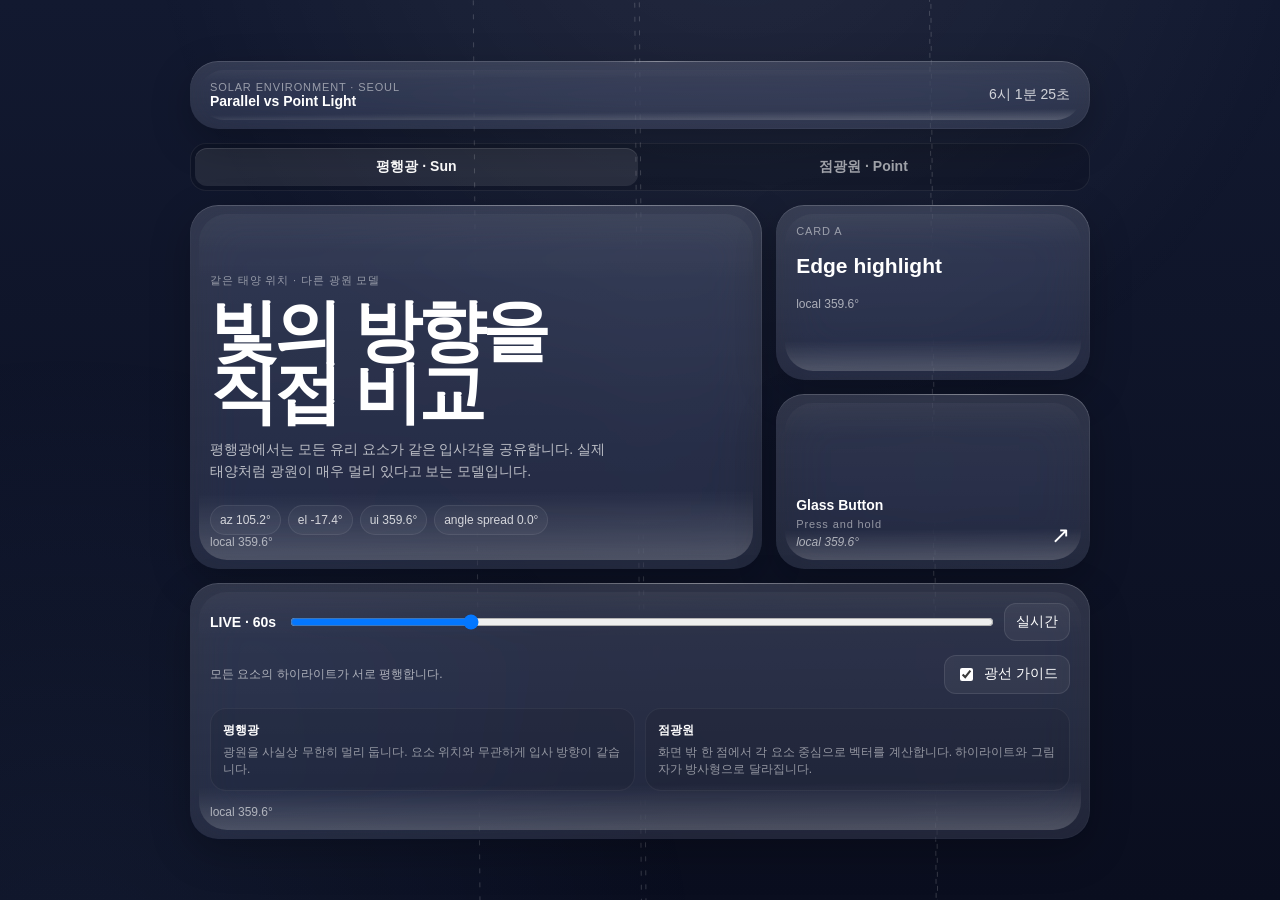
==== commit 846a69a5: "Fix angle wrapping in solar glass demo" ====
--- a/index.html
+++ b/index.html
@@ -1,76 +1 @@
-<!doctype html>
-<html lang="ko">
-<head>
-<meta charset="utf-8">
-<meta name="viewport" content="width=device-width,initial-scale=1,viewport-fit=cover">
-<title>Parallel vs Point Solar Glass</title>
-<style>
-@property --la{syntax:'<angle>';inherits:true;initial-value:0deg}
-@property --li{syntax:'<number>';inherits:true;initial-value:1}
-@property --sx{syntax:'<length>';inherits:true;initial-value:0px}
-@property --sy{syntax:'<length>';inherits:true;initial-value:18px}
-@property --edge{syntax:'<length>';inherits:true;initial-value:1px}
-@property --hot{syntax:'<number>';inherits:true;initial-value:.4}
-@property --amb{syntax:'<number>';inherits:true;initial-value:.08}
-@property --sky1{syntax:'<color>';inherits:true;initial-value:#526f98}
-@property --sky2{syntax:'<color>';inherits:true;initial-value:#15213c}
-:root{--dur:60s;--edge:1px;--hot:.4;--amb:.08;--sky1:#526f98;--sky2:#15213c;transition:--edge var(--dur) linear,--hot var(--dur) linear,--amb var(--dur) linear,--sky1 var(--dur) linear,--sky2 var(--dur) linear}
-:root.snap{transition:none!important}:root.snap .glass{transition:none!important}:root.fast{--dur:.18s}
-*{box-sizing:border-box}
-body{margin:0;min-height:100vh;min-height:100dvh;color:#fff;font:14px -apple-system,BlinkMacSystemFont,"SF Pro Text","Segoe UI",sans-serif;background:linear-gradient(180deg,var(--sky1),var(--sky2));overflow-x:hidden}
-.scene{min-height:100vh;min-height:100dvh;padding:max(16px,env(safe-area-inset-top)) 16px max(16px,env(safe-area-inset-bottom));display:grid;place-items:center;position:relative;isolation:isolate}
-.scene:before{content:"";position:fixed;inset:-25vmax;background:radial-gradient(circle at 55% 12%,#ffffff13,transparent 35%),radial-gradient(circle at 20% 85%,#7caaff12,transparent 32%);pointer-events:none;z-index:-2}
-.rays{position:fixed;inset:0;width:100vw;height:100vh;pointer-events:none;z-index:20;opacity:0;transition:opacity .2s ease}.show-rays .rays{opacity:1}.rays line{stroke:#fff;stroke-width:1;stroke-dasharray:5 9;stroke-opacity:.18}.rays circle{fill:#fff;fill-opacity:.65}.rays text{fill:#fff;fill-opacity:.72;font:11px -apple-system,sans-serif}
-.app{width:min(900px,100%);display:grid;gap:14px;position:relative;z-index:1}
-.glass{--la:0deg;--li:1;--sx:0px;--sy:18px;position:relative;border-radius:28px;padding:20px;background:linear-gradient(calc(var(--la) + 180deg),rgb(255 255 255 / calc(.045 + var(--amb)*var(--li))),rgb(255 255 255 / .026)),rgb(255 255 255 / .075);-webkit-backdrop-filter:blur(26px) saturate(145%);backdrop-filter:blur(26px) saturate(145%);box-shadow:var(--sx) var(--sy) 42px rgb(0 0 0 / .24),inset 0 1px 0 rgb(255 255 255 / .13);transition:--la var(--dur) linear,--li var(--dur) linear,--sx var(--dur) linear,--sy var(--dur) linear,transform .16s cubic-bezier(.2,.8,.2,1),filter .16s ease,background .16s ease,box-shadow .16s ease}
-.glass:before{content:"";position:absolute;inset:0;padding:calc(var(--edge)*var(--li));border-radius:inherit;pointer-events:none;background:conic-gradient(from var(--la),rgb(255 255 255 / calc(var(--hot)*var(--li))) 0deg,rgb(255 255 255 / .30) 28deg,rgb(255 255 255 / .09) 70deg,transparent 122deg,transparent 286deg,rgb(255 255 255 / .08) 326deg,rgb(255 255 255 / calc(var(--hot)*var(--li))) 360deg);-webkit-mask:linear-gradient(#000 0 0) content-box,linear-gradient(#000 0 0);-webkit-mask-composite:xor;mask:linear-gradient(#000 0 0) content-box,linear-gradient(#000 0 0);mask-composite:exclude}
-.glass:after{content:"";position:absolute;inset:9px;border-radius:inherit;pointer-events:none;background:linear-gradient(var(--la),rgb(255 255 255 / calc(.20*var(--li))),transparent 20%,transparent 80%,rgb(255 255 255 / .04));mix-blend-mode:screen}
-.top{display:grid;grid-template-columns:1fr auto;gap:12px;align-items:center}.brand small,.caption{display:block;color:#ffffff82;font-size:11px;letter-spacing:.08em}.brand b{display:block;margin-top:3px;font-size:16px}.clock{font-variant-numeric:tabular-nums;color:#ffffffc7}
-.segment{display:grid;grid-template-columns:1fr 1fr;gap:4px;padding:4px;border-radius:16px;background:#0000001f;border:1px solid #ffffff12}.segment button{border:0;border-radius:12px;padding:10px 12px;background:transparent;color:#ffffff9d;font:inherit;font-weight:650}.segment button.on{background:#ffffff18;color:#fff;box-shadow:inset 0 1px #ffffff1f}
-.grid{display:grid;grid-template-columns:1.55fr .85fr;gap:14px}.hero{min-height:365px;display:flex;flex-direction:column;justify-content:flex-end}.hero h1{margin:11px 0 14px;font-size:clamp(40px,6vw,68px);line-height:.92;letter-spacing:-.055em}.hero p{max-width:52ch;margin:0;color:#ffffffb0;line-height:1.6}.chips{display:flex;gap:7px;flex-wrap:wrap;margin-top:22px}.chip{padding:7px 9px;border-radius:99px;border:1px solid #ffffff14;background:#ffffff0b;font-size:12px;color:#ffffffc8}
-.stack{display:grid;gap:14px}.stack .glass{min-height:175px}.card{display:flex;flex-direction:column;justify-content:space-between}.local{font-variant-numeric:tabular-nums;color:#ffffff9a;font-size:12px}.action{border:0;color:#fff;font:inherit;text-align:left;display:flex;align-items:flex-end;justify-content:space-between;cursor:pointer;touch-action:manipulation}.action span{position:relative;z-index:2;display:grid;gap:5px}.action small{color:#ffffff8c}.action i{position:relative;z-index:2;font-size:23px;font-style:normal}.action.pressed,.action:active{transform:scale(.965);filter:brightness(1.10) saturate(1.05);box-shadow:calc(var(--sx)*.2) calc(var(--sy)*.2) 14px #0003,inset 0 2px 8px #0004,inset 0 1px #ffffff26}.action.pressed:before,.action:active:before{padding:calc(var(--edge)*var(--li) + .8px);filter:brightness(1.25)}
-.controls{display:grid;gap:14px}.control-row{display:grid;grid-template-columns:auto 1fr auto;gap:12px;align-items:center}.control-row input[type=range]{width:100%}.control-row button,.guide{border:1px solid #ffffff19;background:#ffffff0d;color:#fff;border-radius:12px;padding:9px 11px;font:inherit}.guide{display:flex;gap:8px;align-items:center;cursor:pointer}.guide input{accent-color:white}.explain{display:grid;grid-template-columns:1fr 1fr;gap:10px}.explain>div{padding:12px;border-radius:16px;background:#00000014;border:1px solid #ffffff0e}.explain b{font-size:12px}.explain p{margin:5px 0 0;color:#ffffff84;font-size:12px;line-height:1.45}.mode-note{color:#ffffff9e;font-size:12px}
-@media(max-width:700px){.grid{grid-template-columns:1fr}.hero{min-height:350px}.stack{grid-template-columns:1fr 1fr}.stack .glass{min-height:155px}.control-row{grid-template-columns:1fr}.explain{grid-template-columns:1fr}.top{grid-template-columns:1fr}.segment{width:100%}}
-</style>
-</head>
-<body>
-<svg id="rays" class="rays" aria-hidden="true"></svg>
-<main class="scene">
-<div class="app">
-<header class="glass top light-target" data-name="Header"><div class="brand"><small>SOLAR ENVIRONMENT · SEOUL</small><b>Parallel vs Point Light</b></div><div class="clock" id="clock">--:--:--</div></header>
-<nav class="segment" aria-label="광원 모델"><button id="parallel" class="on" type="button">평행광 · Sun</button><button id="point" type="button">점광원 · Point</button></nav>
-<section class="grid">
-<article class="glass hero light-target" data-name="Hero"><span class="caption">같은 태양 위치 · 다른 광원 모델</span><h1>빛의 방향을<br>직접 비교</h1><p id="desc">평행광에서는 모든 유리 요소가 같은 입사각을 공유합니다. 실제 태양처럼 광원이 매우 멀리 있다고 보는 모델입니다.</p><div class="chips"><span class="chip" id="az">az --</span><span class="chip" id="el">el --</span><span class="chip" id="ui">ui --</span><span class="chip" id="spread">angle spread --</span></div><span class="local" data-angle-label>local --</span></article>
-<aside class="stack"><div class="glass card light-target" data-name="Card A"><div><span class="caption">CARD A</span><h2>Edge highlight</h2></div><span class="local" data-angle-label>local --</span></div><button class="glass action light-target" id="glassButton" data-name="Button" type="button"><span><b>Glass Button</b><small>Press and hold</small><em class="local" data-angle-label>local --</em></span><i>↗</i></button></aside>
-</section>
-<footer class="glass controls light-target" data-name="Controls"><div class="control-row"><b id="state">LIVE · 60s</b><input id="time" type="range" min="0" max="24" step=".01" aria-label="시간 미리보기"><button id="live" type="button">실시간</button></div><div class="control-row"><span class="mode-note" id="modeNote">모든 요소의 하이라이트가 서로 평행합니다.</span><span></span><label class="guide"><input id="guide" type="checkbox" checked> 광선 가이드</label></div><div class="explain"><div><b>평행광</b><p>광원을 사실상 무한히 멀리 둡니다. 요소 위치와 무관하게 입사 방향이 같습니다.</p></div><div><b>점광원</b><p>화면 밖 한 점에서 각 요소 중심으로 벡터를 계산합니다. 하이라이트와 그림자가 방사형으로 달라집니다.</p></div></div><span class="local" data-angle-label>local --</span></footer>
-</div>
-</main>
-<script>
-const root=document.documentElement,body=document.body,$=s=>document.querySelector(s),targets=[...document.querySelectorAll('.light-target')],rays=$('#rays');
-const clock=$('#clock'),time=$('#time'),state=$('#state'),az=$('#az'),el=$('#el'),ui=$('#ui'),spread=$('#spread'),desc=$('#desc'),modeNote=$('#modeNote'),parallelBtn=$('#parallel'),pointBtn=$('#point'),guide=$('#guide'),glassButton=$('#glassButton');
-let manual=false,mode='parallel',timer=null,lastDate=new Date(),lastEnv=null;
-const R=Math.PI/180,G=180/Math.PI,clamp=(v,a,b)=>Math.min(b,Math.max(a,v)),smooth=(a,b,x)=>{x=clamp((x-a)/(b-a),0,1);return x*x*(3-2*x)},mix=(a,b,t)=>a+(b-a)*t,mixRGB=(a,b,t)=>a.map((v,i)=>Math.round(mix(v,b[i],t)));
-function solar(d){const y=d.getFullYear(),n=Math.floor((d-new Date(y,0,0))/864e5),h=d.getHours()+d.getMinutes()/60+d.getSeconds()/3600,g=2*Math.PI/365*(n-1+(h-12)/24),eq=229.18*(.000075+.001868*Math.cos(g)-.032077*Math.sin(g)-.014615*Math.cos(2*g)-.040849*Math.sin(2*g)),dc=.006918-.399912*Math.cos(g)+.070257*Math.sin(g)-.006758*Math.cos(2*g)+.000907*Math.sin(2*g)-.002697*Math.cos(3*g)+.00148*Math.sin(3*g),ha=(h*60+eq+4*126.978-540)/4*R-Math.PI,la=37.5665*R,cosz=Math.sin(la)*Math.sin(dc)+Math.cos(la)*Math.cos(dc)*Math.cos(ha),elev=90-Math.acos(clamp(cosz,-1,1))*G,azi=(Math.atan2(Math.sin(ha),Math.cos(ha)*Math.sin(la)-Math.tan(dc)*Math.cos(la))*G+180+360)%360;return{az:azi,el:elev}}
-function environment(d){const s=solar(d),day=smooth(-6,22,s.el),tw=smooth(-18,0,s.el)*(1-smooth(1,12,s.el)),compressed=315+(clamp(s.az,70,290)-70)/220*90,a=mix(compressed,360,1-smooth(-18,-10,s.el)),edge=.7+1.28*day+.34*tw,hot=.21+.60*day+.16*tw,amb=.035+.105*day+.035*tw,w=Math.exp(-Math.pow((s.el-1)/7,2))*.35,p=smooth(-7,22,s.el),s1=mixRGB(mixRGB([18,25,48],[101,163,205],p),[164,105,84],w),s2=mixRGB([10,14,31],[35,58,93],p);return{s,a,edge,hot,amb,s1,s2}}
-function cssAngleFromVector(dx,dy){return(Math.atan2(dx,-dy)*G+360)%360}
-function sourceForAngle(a){const w=innerWidth,h=innerHeight,cx=w/2,cy=h/2,diag=Math.hypot(w,h),radius=diag/2+Math.min(220,diag*.18),rr=a*R;return{x:cx+Math.sin(rr)*radius,y:cy-Math.cos(rr)*radius,radius,diag}}
-function setGlobal(env){root.style.setProperty('--edge',env.edge+'px');root.style.setProperty('--hot',env.hot);root.style.setProperty('--amb',env.amb);root.style.setProperty('--sky1',`rgb(${env.s1.join(' ')})`);root.style.setProperty('--sky2',`rgb(${env.s2.join(' ')})`)}
-function setTarget(elm,a,intensity,sx,sy){elm.style.setProperty('--la',a+'deg');elm.style.setProperty('--li',intensity);elm.style.setProperty('--sx',sx+'px');elm.style.setProperty('--sy',sy+'px');const lab=elm.querySelector('[data-angle-label]');if(lab)lab.textContent='local '+a.toFixed(1)+'°'}
-function layoutLights(env){const src=sourceForAngle(env.a),angles=[];if(mode==='parallel'){const rr=env.a*R,sx=-Math.sin(rr)*18,sy=Math.cos(rr)*14;targets.forEach(elm=>{setTarget(elm,env.a,1,sx,sy);angles.push(env.a)})}else{targets.forEach(elm=>{const b=elm.getBoundingClientRect(),cx=b.left+b.width/2,cy=b.top+b.height/2,dx=src.x-cx,dy=src.y-cy,dist=Math.hypot(dx,dy),a=cssAngleFromVector(dx,dy),awayX=(cx-src.x)/dist,awayY=(cy-src.y)/dist,intensity=clamp(1.18-dist/(src.diag*1.75),.68,1.04),shadow=16*intensity;setTarget(elm,a,intensity,awayX*shadow,awayY*shadow);angles.push(a)})}const unwrapped=angles.map(a=>{let d=a-env.a;while(d>180)d-=360;while(d<-180)d+=360;return env.a+d}),range=Math.max(...unwrapped)-Math.min(...unwrapped);spread.textContent='angle spread '+range.toFixed(1)+'°';drawGuides(env,src)}
-function edgeIntersection(x0,y0,x1,y1){const w=innerWidth,h=innerHeight,dx=x1-x0,dy=y1-y0,c=[];if(dx!==0){let t=(0-x0)/dx,y=y0+t*dy;if(t>=0&&t<=1&&y>=0&&y<=h)c.push([t,0,y]);t=(w-x0)/dx;y=y0+t*dy;if(t>=0&&t<=1&&y>=0&&y<=h)c.push([t,w,y])}if(dy!==0){let t=(0-y0)/dy,x=x0+t*dx;if(t>=0&&t<=1&&x>=0&&x<=w)c.push([t,x,0]);t=(h-y0)/dy;x=x0+t*dx;if(t>=0&&t<=1&&x>=0&&x<=w)c.push([t,x,h])}c.sort((a,b)=>a[0]-b[0]);return c.length?{x:c[0][1],y:c[0][2]}:{x:x1,y:y1}}
-function drawGuides(env,src){rays.setAttribute('viewBox',`0 0 ${innerWidth} ${innerHeight}`);let html='';targets.forEach(elm=>{const b=elm.getBoundingClientRect(),cx=b.left+b.width/2,cy=b.top+b.height/2;if(mode==='point'){const p=edgeIntersection(cx,cy,src.x,src.y);html+=`<line x1="${p.x}" y1="${p.y}" x2="${cx}" y2="${cy}"/>`}else{const rr=env.a*R,farX=cx+Math.sin(rr)*5000,farY=cy-Math.cos(rr)*5000,p=edgeIntersection(cx,cy,farX,farY);html+=`<line x1="${p.x}" y1="${p.y}" x2="${cx}" y2="${cy}"/>`}});if(mode==='point'){const center={x:innerWidth/2,y:innerHeight/2},p=edgeIntersection(center.x,center.y,src.x,src.y);html+=`<circle cx="${p.x}" cy="${p.y}" r="4"/><text x="${Math.min(innerWidth-70,Math.max(8,p.x+8))}" y="${Math.min(innerHeight-8,Math.max(16,p.y+16))}">SOURCE ↗</text>`}rays.innerHTML=html}
-function paint(d){lastDate=d;lastEnv=environment(d);setGlobal(lastEnv);layoutLights(lastEnv);az.textContent='az '+lastEnv.s.az.toFixed(1)+'°';el.textContent='el '+lastEnv.s.el.toFixed(1)+'°';ui.textContent='ui '+lastEnv.a.toFixed(1)+'°'}
-function scheduleNext(){if(manual)return;const now=new Date(),next=new Date(Math.floor(+now/60000)*60000+60000),remain=Math.max(80,+next-+now);root.style.setProperty('--dur',remain+'ms');paint(next);clearTimeout(timer);timer=setTimeout(scheduleNext,remain+35)}
-function liveMode(){manual=false;clearTimeout(timer);root.classList.add('snap');const now=new Date();paint(now);state.textContent='LIVE · 60s';requestAnimationFrame(()=>requestAnimationFrame(()=>{root.classList.remove('snap');scheduleNext()}))}
-function manualDate(h){const d=new Date(),hh=Math.floor(h),m=(h-hh)*60,mm=Math.floor(m);d.setHours(hh%24,mm,Math.floor((m-mm)*60),0);return d}
-function fastRepaint(fn){root.classList.add('fast');root.style.setProperty('--dur','.18s');fn();setTimeout(()=>{root.classList.remove('fast');if(!manual)liveMode()},220)}
-function choose(nextMode){if(mode===nextMode)return;mode=nextMode;parallelBtn.classList.toggle('on',mode==='parallel');pointBtn.classList.toggle('on',mode==='point');desc.textContent=mode==='parallel'?'평행광에서는 모든 유리 요소가 같은 입사각을 공유합니다. 실제 태양처럼 광원이 매우 멀리 있다고 보는 모델입니다.':'점광원에서는 화면 밖 한 점에서 각 요소로 향하는 벡터를 따로 계산합니다. 위치가 다르면 하이라이트와 그림자 각도도 방사형으로 달라집니다.';modeNote.textContent=mode==='parallel'?'모든 요소의 하이라이트가 서로 평행합니다.':'각 요소가 화면 밖 동일한 점광원을 향합니다.';fastRepaint(()=>paint(manual?lastDate:new Date()))}
-parallelBtn.onclick=()=>choose('parallel');pointBtn.onclick=()=>choose('point');guide.onchange=()=>body.classList.toggle('show-rays',guide.checked);body.classList.toggle('show-rays',guide.checked);
-time.oninput=()=>{manual=true;clearTimeout(timer);root.classList.add('fast');root.style.setProperty('--dur','.15s');const d=manualDate(+time.value);paint(d);state.textContent='MANUAL';setTimeout(()=>root.classList.remove('fast'),180)};$('#live').onclick=liveMode;
-const press=()=>glassButton.classList.add('pressed'),release=()=>glassButton.classList.remove('pressed');glassButton.addEventListener('pointerdown',press);['pointerup','pointercancel','pointerleave'].forEach(e=>glassButton.addEventListener(e,release));
-let resizeTimer;addEventListener('resize',()=>{clearTimeout(resizeTimer);resizeTimer=setTimeout(()=>fastRepaint(()=>paint(manual?lastDate:new Date())),120)});
-setInterval(()=>{const n=new Date();clock.textContent=n.toLocaleTimeString('ko-KR',{hour12:false});if(!manual)time.value=n.getHours()+n.getMinutes()/60+n.getSeconds()/3600},1000);
-liveMode();
-</script>
-</body></html>+<!doctype html> <meta charset="utf-8"><meta name="viewport" content="width=device-width,initial-scale=1,viewport-fit=cover"><title>Parallel vs Point Solar Glass</title> <style> @property --la{syntax:'<angle>';inherits:true;initial-value:0deg}@property --li{syntax:'<number>';inherits:true;initial-value:1}@property --sx{syntax:'<length>';inherits:true;initial-value:0px}@property --sy{syntax:'<length>';inherits:true;initial-value:18px}@property --edge{syntax:'<length>';inherits:true;initial-value:1px}@property --hot{syntax:'<number>';inherits:true;initial-value:.4}@property --amb{syntax:'<number>';inherits:true;initial-value:.08}@property --sky1{syntax:'<color>';inherits:true;initial-value:#526f98}@property --sky2{syntax:'<color>';inherits:true;initial-value:#15213c} :root{--dur:60s;--edge:1px;--hot:.4;--amb:.08;--sky1:#526f98;--sky2:#15213c;transition:--edge var(--dur) linear,--hot var(--dur) linear,--amb var(--dur) linear,--sky1 var(--dur) linear,--sky2 var(--dur) linear}:root.snap,:root.snap .g{transition:none!important}:root.fast{--dur:.12s}*{box-sizing:border-box}body{margin:0;min-height:100vh;min-height:100dvh;color:#fff;font:14px -apple-system,BlinkMacSystemFont,'SF Pro Text','Segoe UI',sans-serif;background:linear-gradient(180deg,var(--sky1),var(--sky2));overflow-x:hidden}.scene{min-height:100vh;min-height:100dvh;padding:max(16px,env(safe-area-inset-top)) 16px max(16px,env(safe-area-inset-bottom));display:grid;place-items:center}.scene:before{content:'';position:fixed;inset:-25vmax;background:radial-gradient(circle at 55% 12%,#ffffff13,transparent 35%),radial-gradient(circle at 20% 85%,#7caaff12,transparent 32%);pointer-events:none;z-index:-2}.r{position:fixed;inset:0;width:100vw;height:100vh;pointer-events:none;opacity:0;transition:opacity .2s}.show .r{opacity:1}.r line{stroke:#fff;stroke-width:1;stroke-dasharray:5 9;stroke-opacity:.18}.r circle{fill:#fff;fill-opacity:.66}.r text{fill:#fff;fill-opacity:.75;font:11px -apple-system,sans-serif}.app{width:min(900px,100%);display:grid;gap:14px}.g{--la:0deg;--li:1;--sx:0px;--sy:18px;position:relative;border-radius:28px;padding:20px;background:linear-gradient(calc(var(--la) + 180deg),rgb(255 255 255 / calc(.045 + var(--amb) * var(--li))),rgb(255 255 255 / .026)),rgb(255 255 255 / .075);-webkit-backdrop-filter:blur(26px) saturate(145%);backdrop-filter:blur(26px) saturate(145%);box-shadow:var(--sx) var(--sy) 42px rgb(0 0 0 / .24),inset 0 1px 0 rgb(255 255 255 / .13);transition:--la var(--dur) linear,--li var(--dur) linear,--sx var(--dur) linear,--sy var(--dur) linear,transform .16s cubic-bezier(.2,.8,.2,1),filter .16s ease,box-shadow .16s ease}.g:before{content:'';position:absolute;inset:0;padding:calc(var(--edge) * var(--li));border-radius:inherit;pointer-events:none;background:conic-gradient(from var(--la),rgb(255 255 255 / calc(var(--hot) * var(--li))) 0deg,rgb(255 255 255 / .30) 28deg,rgb(255 255 255 / .09) 70deg,transparent 122deg,transparent 286deg,rgb(255 255 255 / .08) 326deg,rgb(255 255 255 / calc(var(--hot) * var(--li))) 360deg);-webkit-mask:linear-gradient(#000 0 0) content-box,linear-gradient(#000 0 0);-webkit-mask-composite:xor;mask:linear-gradient(#000 0 0) content-box,linear-gradient(#000 0 0);mask-composite:exclude}.g:after{content:'';position:absolute;inset:9px;border-radius:inherit;pointer-events:none;background:linear-gradient(var(--la),rgb(255 255 255 / calc(.20 * var(--li))),transparent 20%,transparent 80%,rgb(255 255 255 / .04));mix-blend-mode:screen}.top{display:grid;grid-template-columns:1fr auto;gap:12px;align-items:center}.seg{display:grid;grid-template-columns:1fr 1fr;gap:4px;padding:4px;border-radius:16px;background:#0000001f;border:1px solid #ffffff12}.seg button{border:0;border-radius:12px;padding:10px 12px;background:transparent;color:#ffffff9d;font:inherit;font-weight:650}.seg .on{background:#ffffff18;color:#fff;box-shadow:inset 0 1px #ffffff1f}.grid{display:grid;grid-template-columns:1.55fr .85fr;gap:14px}.hero{min-height:360px;display:flex;flex-direction:column;justify-content:flex-end}.hero h1{margin:11px 0 14px;font-size:clamp(40px,6vw,68px);line-height:.92;letter-spacing:-.055em}.hero p{max-width:52ch;margin:0;color:#ffffffb0;line-height:1.6}.stack{display:grid;gap:14px}.stack .g{min-height:175px}.chips{display:flex;gap:7px;flex-wrap:wrap;margin-top:22px}.chip,.local{font-variant-numeric:tabular-nums}.chip{padding:7px 9px;border-radius:99px;border:1px solid #ffffff14;background:#ffffff0b;font-size:12px;color:#ffffffc8}.local{color:#ffffff9a;font-size:12px}.btn{border:0;color:#fff;font:inherit;text-align:left;display:flex;align-items:flex-end;justify-content:space-between;cursor:pointer;touch-action:manipulation}.btn span{position:relative;z-index:2;display:grid;gap:5px}.btn i{position:relative;z-index:2;font-size:23px;font-style:normal}.btn.p,.btn:active{transform:scale(.965);filter:brightness(1.10) saturate(1.05);box-shadow:calc(var(--sx) * .2) calc(var(--sy) * .2) 14px #0003,inset 0 2px 8px #0004,inset 0 1px #ffffff26}.btn.p:before,.btn:active:before{padding:calc(var(--edge) * var(--li) + .8px);filter:brightness(1.25)}.ctl{display:grid;gap:14px}.row{display:grid;grid-template-columns:auto 1fr auto;gap:12px;align-items:center}input[type=range]{width:100%}.row button,.guide{border:1px solid #ffffff19;background:#ffffff0d;color:#fff;border-radius:12px;padding:9px 11px;font:inherit}.guide{display:flex;gap:8px;align-items:center;cursor:pointer}.guide input{accent-color:white}.note{color:#ffffff9e;font-size:12px}.mini{display:grid;grid-template-columns:1fr 1fr;gap:10px}.mini>div{padding:12px;border-radius:16px;background:#00000014;border:1px solid #ffffff0e}.mini b{font-size:12px}.mini p{margin:5px 0 0;color:#ffffff84;font-size:12px;line-height:1.45}small,.cap{display:block;color:#ffffff82;font-size:11px;letter-spacing:.08em}.clock{font-variant-numeric:tabular-nums;color:#ffffffc7}@media(max-width:700px){.grid{grid-template-columns:1fr}.stack{grid-template-columns:1fr 1fr}.stack .g{min-height:155px}.row{grid-template-columns:1fr}.mini{grid-template-columns:1fr}.top{grid-template-columns:1fr}} </style> <svg id="rays" class="r" aria-hidden="true"></svg> <main class="scene"><div class="app"><header class="g top target"><div><small>SOLAR ENVIRONMENT · SEOUL</small><b>Parallel vs Point Light</b></div><div class="clock" id="clock">--:--:--</div></header><nav class="seg"><button id="parallel" class="on" type="button">평행광 · Sun</button><button id="point" type="button">점광원 · Point</button></nav><section class="grid"><article class="g hero target"><span class="cap">같은 태양 위치 · 다른 광원 모델</span><h1>빛의 방향을<br>직접 비교</h1><p id="desc">평행광에서는 모든 유리 요소가 같은 입사각을 공유합니다. 실제 태양처럼 광원이 매우 멀리 있다고 보는 모델입니다.</p><div class="chips"><span class="chip" id="az">az --</span><span class="chip" id="el">el --</span><span class="chip" id="ui">ui --</span><span class="chip" id="spread">angle spread --</span></div><span class="local" data-angle>local --</span></article><aside class="stack"><div class="g target"><div><span class="cap">CARD A</span><h2>Edge highlight</h2></div><span class="local" data-angle>local --</span></div><button class="g btn target" id="glassButton" type="button"><span><b>Glass Button</b><small>Press and hold</small><em class="local" data-angle>local --</em></span><i>↗</i></button></aside></section><footer class="g ctl target"><div class="row"><b id="state">LIVE · 60s</b><input id="time" type="range" min="0" max="24" step=".01" aria-label="시간 미리보기"><button id="live" type="button">실시간</button></div><div class="row"><span class="note" id="note">모든 요소의 하이라이트가 서로 평행합니다.</span><span></span><label class="guide"><input id="guide" type="checkbox" checked> 광선 가이드</label></div><div class="mini"><div><b>평행광</b><p>광원을 사실상 무한히 멀리 둡니다. 요소 위치와 무관하게 입사 방향이 같습니다.</p></div><div><b>점광원</b><p>화면 밖 한 점에서 각 요소 중심으로 벡터를 계산합니다. 하이라이트와 그림자가 방사형으로 달라집니다.</p></div></div><span class="local" data-angle>local --</span></footer></div></main> <script> const root=document.documentElement,body=document.body,$=s=>document.querySelector(s),targets=[...document.querySelectorAll('.target')],rays=$('#rays'); const clock=$('#clock'),time=$('#time'),state=$('#state'),az=$('#az'),el=$('#el'),ui=$('#ui'),spread=$('#spread'),desc=$('#desc'),note=$('#note'),parallel=$('#parallel'),point=$('#point'),guide=$('#guide'),glassButton=$('#glassButton'); let manual=false,mode='parallel',timer=null,resizeTimer=null,lastDate=new Date(),lastEnv=null;const mem=new WeakMap(); const R=Math.PI/180,G=180/Math.PI,clamp=(v,a,b)=>Math.min(b,Math.max(a,v)),smooth=(a,b,x)=>{x=clamp((x-a)/(b-a),0,1);return x*x*(3-2*x)},mix=(a,b,t)=>a+(b-a)*t,mixRGB=(a,b,t)=>a.map((v,i)=>Math.round(mix(v,b[i],t))); function solar(d){const y=d.getFullYear(),n=Math.floor((d-new Date(y,0,0))/864e5),h=d.getHours()+d.getMinutes()/60+d.getSeconds()/3600,g=2*Math.PI/365*(n-1+(h-12)/24),eq=229.18*(.000075+.001868*Math.cos(g)-.032077*Math.sin(g)-.014615*Math.cos(2*g)-.040849*Math.sin(2*g)),dc=.006918-.399912*Math.cos(g)+.070257*Math.sin(g)-.006758*Math.cos(2*g)+.000907*Math.sin(2*g)-.002697*Math.cos(3*g)+.00148*Math.sin(3*g),ha=(h*60+eq+4*126.978-540)/4*R-Math.PI,la=37.5665*R,cosz=Math.sin(la)*Math.sin(dc)+Math.cos(la)*Math.cos(dc)*Math.cos(ha),elev=90-Math.acos(clamp(cosz,-1,1))*G,azi=(Math.atan2(Math.sin(ha),Math.cos(ha)*Math.sin(la)-Math.tan(dc)*Math.cos(la))*G+180+360)%360;return{az:azi,el:elev}} function env(d){const s=solar(d),day=smooth(-6,22,s.el),tw=smooth(-18,0,s.el)*(1-smooth(1,12,s.el)),ca=315+(clamp(s.az,70,290)-70)/220*90,a=mix(ca,360,1-smooth(-18,-10,s.el)),edge=.7+1.28*day+.34*tw,hot=.21+.60*day+.16*tw,amb=.035+.105*day+.035*tw,w=Math.exp(-Math.pow((s.el-1)/7,2))*.35,p=smooth(-7,22,s.el),s1=mixRGB(mixRGB([18,25,48],[101,163,205],p),[164,105,84],w),s2=mixRGB([10,14,31],[35,58,93],p);return{s,a,edge,hot,amb,s1,s2}} function vecAngle(dx,dy){return(Math.atan2(dx,-dy)*G+360)%360} function unwrap(prev,next){if(!Number.isFinite(prev))return next;const pn=((prev%360)+360)%360,delta=((next-pn+540)%360)-180;return prev+delta} function aSpread(list){if(!list.length)return 0;const b=list[0],u=list.map(a=>b+(((a-b+540)%360)-180));return Math.max(...u)-Math.min(...u)} function source(a){const w=innerWidth,h=innerHeight,cx=w/2,cy=h/2,diag=Math.hypot(w,h),radius=diag/2+Math.min(220,diag*.18),rr=a*R;return{x:cx+Math.sin(rr)*radius,y:cy-Math.cos(rr)*radius,diag}} function setGlobal(v){root.style.setProperty('--edge',v.edge+'px');root.style.setProperty('--hot',v.hot);root.style.setProperty('--amb',v.amb);root.style.setProperty('--sky1',`rgb(${v.s1.join(' ')})`);root.style.setProperty('--sky2',`rgb(${v.s2.join(' ')})`)} function setTarget(elm,ang,inten,sx,sy){const cont=unwrap(mem.get(elm),ang);mem.set(elm,cont);elm.style.setProperty('--la',cont+'deg');elm.style.setProperty('--li',inten);elm.style.setProperty('--sx',sx+'px');elm.style.setProperty('--sy',sy+'px');const lab=elm.querySelector('[data-angle]');if(lab)lab.textContent='local '+(((cont%360)+360)%360).toFixed(1)+'°'} function draw(v,src,centers,angs){if(!guide.checked){rays.innerHTML='';return}const w=innerWidth,h=innerHeight,len=Math.hypot(w,h),out=[`<svg viewBox="0 0 ${w} ${h}" width="${w}" height="${h}" xmlns="http://www.w3.org/2000/svg">`];if(mode==='parallel'){const rr=v.a*R,dx=Math.sin(rr)*len,dy=-Math.cos(rr)*len;centers.forEach(c=>out.push(`<line x1="${(c.x-dx).toFixed(1)}" y1="${(c.y-dy).toFixed(1)}" x2="${(c.x+dx).toFixed(1)}" y2="${(c.y+dy).toFixed(1)}"/>`))}else{out.push(`<circle cx="${src.x.toFixed(1)}" cy="${src.y.toFixed(1)}" r="4"/>`,`<text x="${(src.x+8).toFixed(1)}" y="${(src.y-8).toFixed(1)}">point light</text>`);centers.forEach(c=>out.push(`<line x1="${src.x.toFixed(1)}" y1="${src.y.toFixed(1)}" x2="${c.x.toFixed(1)}" y2="${c.y.toFixed(1)}"/>`))}out.push('</svg>');rays.innerHTML=out.join('');spread.textContent='angle spread '+aSpread(angs).toFixed(1)+'°'} function layout(v){const src=source(v.a),centers=[],angs=[];if(mode==='parallel'){const rr=v.a*R,sx=-Math.sin(rr)*18,sy=Math.cos(rr)*14;targets.forEach(elm=>{const b=elm.getBoundingClientRect(),cx=b.left+b.width/2,cy=b.top+b.height/2;centers.push({x:cx,y:cy});angs.push(v.a%360);setTarget(elm,v.a%360,1,sx,sy)})}else{targets.forEach(elm=>{const b=elm.getBoundingClientRect(),cx=b.left+b.width/2,cy=b.top+b.height/2,dx=src.x-cx,dy=src.y-cy,ang=vecAngle(dx,dy),dist=Math.hypot(dx,dy),inten=clamp(1.08-dist/(src.diag*1.55),.72,1.05),rr=ang*R,sx=-Math.sin(rr)*18*inten,sy=Math.cos(rr)*14*inten;centers.push({x:cx,y:cy});angs.push(ang);setTarget(elm,ang,inten,sx,sy)})}draw(v,src,centers,angs)} function paint(d){lastDate=d;const v=env(d);lastEnv=v;setGlobal(v);layout(v);az.textContent='az '+v.s.az.toFixed(1)+'°';el.textContent='el '+v.s.el.toFixed(1)+'°';ui.textContent='ui '+(v.a%360).toFixed(1)+'°';if(!guide.checked)spread.textContent='angle spread '+(mode==='parallel'?'0.0':'—')+'°'} function schedule(){if(manual)return;const now=new Date(),next=new Date(Math.floor(+now/60000)*60000+60000);paint(next);clearTimeout(timer);timer=setTimeout(schedule,+next-+now+40)} function liveMode(){manual=false;clearTimeout(timer);root.classList.add('snap');paint(new Date());state.textContent='LIVE · 60s';requestAnimationFrame(()=>requestAnimationFrame(()=>{root.classList.remove('snap');root.classList.remove('fast');schedule()}))} function manualDate(h){const d=new Date(),hh=Math.floor(h),m=(h-hh)*60,mm=Math.floor(m);d.setHours(hh%24,mm,Math.floor((m-mm)*60),0);return d} function fast(fn){clearTimeout(timer);root.classList.add('fast');fn();setTimeout(()=>root.classList.remove('fast'),180)} function choose(m){if(mode===m)return;mode=m;parallel.classList.toggle('on',mode==='parallel');point.classList.toggle('on',mode==='point');desc.textContent=mode==='parallel'?'평행광에서는 모든 유리 요소가 같은 입사각을 공유합니다. 실제 태양처럼 광원이 매우 멀리 있다고 보는 모델입니다.':'점광원에서는 화면 밖 한 점에서 각 요소로 향하는 벡터를 따로 계산합니다. 위치가 다르면 하이라이트와 그림자 각도도 방사형으로 달라집니다.';note.textContent=mode==='parallel'?'모든 요소의 하이라이트가 서로 평행합니다.':'각 요소가 화면 밖 동일한 점광원을 향합니다.';fast(()=>paint(manual?lastDate:new Date()))} parallel.onclick=()=>choose('parallel');point.onclick=()=>choose('point');guide.onchange=()=>{body.classList.toggle('show',guide.checked);if(lastEnv)layout(lastEnv)};body.classList.toggle('show',guide.checked); time.oninput=()=>{manual=true;clearTimeout(timer);root.classList.add('fast');paint(manualDate(+time.value));state.textContent='MANUAL';setTimeout(()=>root.classList.remove('fast'),160)};$('#live').onclick=liveMode; const press=()=>glassButton.classList.add('p'),release=()=>glassButton.classList.remove('p');glassButton.addEventListener('pointerdown',press);['pointerup','pointercancel','pointerleave'].forEach(e=>glassButton.addEventListener(e,release)); addEventListener('resize',()=>{clearTimeout(resizeTimer);resizeTimer=setTimeout(()=>fast(()=>paint(manual?lastDate:new Date())),120)}); setInterval(()=>{const n=new Date();clock.textContent=n.toLocaleTimeString('ko-KR',{hour12:false});if(!manual)time.value=n.getHours()+n.getMinutes()/60+n.getSeconds()/3600},1000); liveMode(); </script>
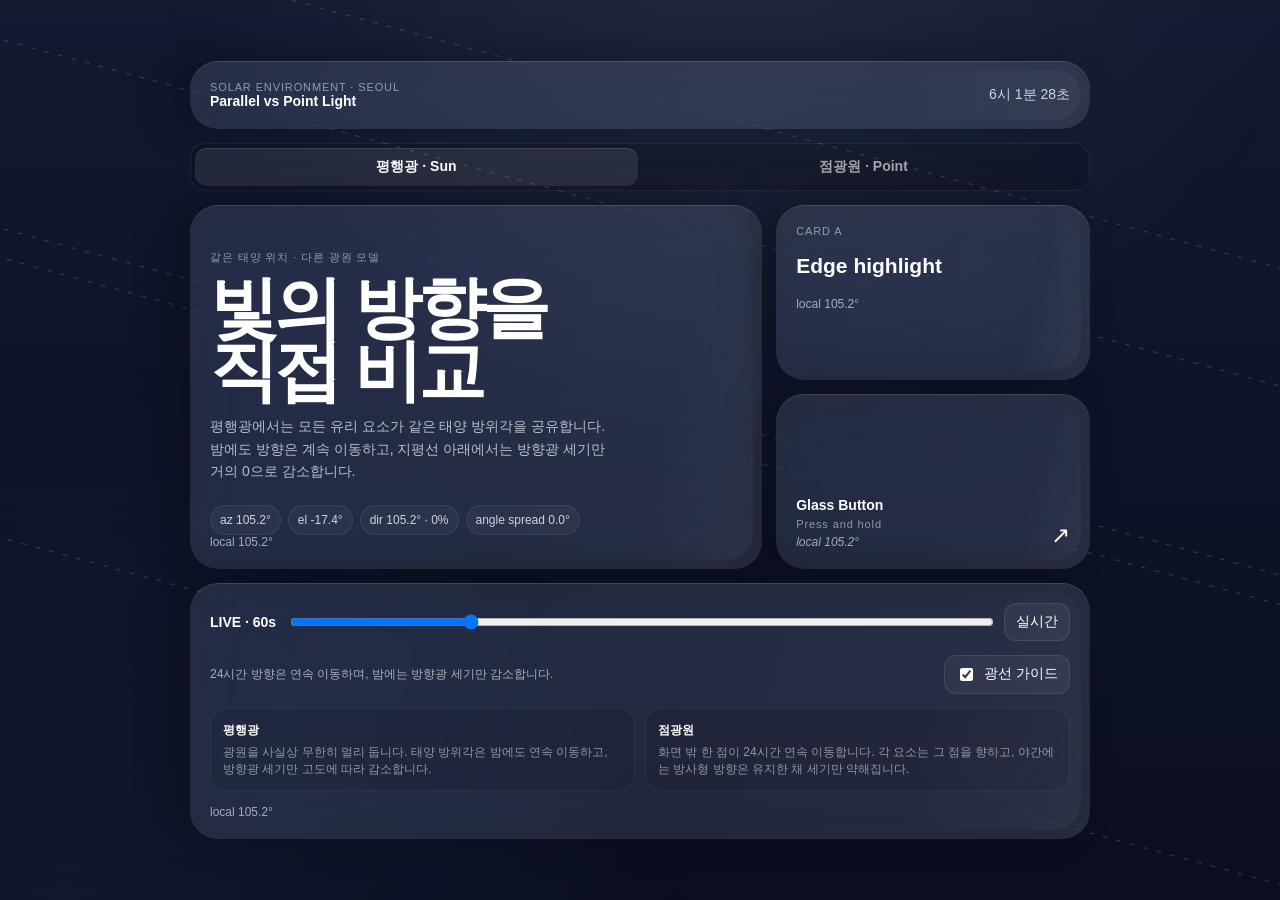
==== commit b8477dd7: "Make night solar direction continuous" ====
--- a/index.html
+++ b/index.html
@@ -1 +1,36 @@
-<!doctype html> <meta charset="utf-8"><meta name="viewport" content="width=device-width,initial-scale=1,viewport-fit=cover"><title>Parallel vs Point Solar Glass</title> <style> @property --la{syntax:'<angle>';inherits:true;initial-value:0deg}@property --li{syntax:'<number>';inherits:true;initial-value:1}@property --sx{syntax:'<length>';inherits:true;initial-value:0px}@property --sy{syntax:'<length>';inherits:true;initial-value:18px}@property --edge{syntax:'<length>';inherits:true;initial-value:1px}@property --hot{syntax:'<number>';inherits:true;initial-value:.4}@property --amb{syntax:'<number>';inherits:true;initial-value:.08}@property --sky1{syntax:'<color>';inherits:true;initial-value:#526f98}@property --sky2{syntax:'<color>';inherits:true;initial-value:#15213c} :root{--dur:60s;--edge:1px;--hot:.4;--amb:.08;--sky1:#526f98;--sky2:#15213c;transition:--edge var(--dur) linear,--hot var(--dur) linear,--amb var(--dur) linear,--sky1 var(--dur) linear,--sky2 var(--dur) linear}:root.snap,:root.snap .g{transition:none!important}:root.fast{--dur:.12s}*{box-sizing:border-box}body{margin:0;min-height:100vh;min-height:100dvh;color:#fff;font:14px -apple-system,BlinkMacSystemFont,'SF Pro Text','Segoe UI',sans-serif;background:linear-gradient(180deg,var(--sky1),var(--sky2));overflow-x:hidden}.scene{min-height:100vh;min-height:100dvh;padding:max(16px,env(safe-area-inset-top)) 16px max(16px,env(safe-area-inset-bottom));display:grid;place-items:center}.scene:before{content:'';position:fixed;inset:-25vmax;background:radial-gradient(circle at 55% 12%,#ffffff13,transparent 35%),radial-gradient(circle at 20% 85%,#7caaff12,transparent 32%);pointer-events:none;z-index:-2}.r{position:fixed;inset:0;width:100vw;height:100vh;pointer-events:none;opacity:0;transition:opacity .2s}.show .r{opacity:1}.r line{stroke:#fff;stroke-width:1;stroke-dasharray:5 9;stroke-opacity:.18}.r circle{fill:#fff;fill-opacity:.66}.r text{fill:#fff;fill-opacity:.75;font:11px -apple-system,sans-serif}.app{width:min(900px,100%);display:grid;gap:14px}.g{--la:0deg;--li:1;--sx:0px;--sy:18px;position:relative;border-radius:28px;padding:20px;background:linear-gradient(calc(var(--la) + 180deg),rgb(255 255 255 / calc(.045 + var(--amb) * var(--li))),rgb(255 255 255 / .026)),rgb(255 255 255 / .075);-webkit-backdrop-filter:blur(26px) saturate(145%);backdrop-filter:blur(26px) saturate(145%);box-shadow:var(--sx) var(--sy) 42px rgb(0 0 0 / .24),inset 0 1px 0 rgb(255 255 255 / .13);transition:--la var(--dur) linear,--li var(--dur) linear,--sx var(--dur) linear,--sy var(--dur) linear,transform .16s cubic-bezier(.2,.8,.2,1),filter .16s ease,box-shadow .16s ease}.g:before{content:'';position:absolute;inset:0;padding:calc(var(--edge) * var(--li));border-radius:inherit;pointer-events:none;background:conic-gradient(from var(--la),rgb(255 255 255 / calc(var(--hot) * var(--li))) 0deg,rgb(255 255 255 / .30) 28deg,rgb(255 255 255 / .09) 70deg,transparent 122deg,transparent 286deg,rgb(255 255 255 / .08) 326deg,rgb(255 255 255 / calc(var(--hot) * var(--li))) 360deg);-webkit-mask:linear-gradient(#000 0 0) content-box,linear-gradient(#000 0 0);-webkit-mask-composite:xor;mask:linear-gradient(#000 0 0) content-box,linear-gradient(#000 0 0);mask-composite:exclude}.g:after{content:'';position:absolute;inset:9px;border-radius:inherit;pointer-events:none;background:linear-gradient(var(--la),rgb(255 255 255 / calc(.20 * var(--li))),transparent 20%,transparent 80%,rgb(255 255 255 / .04));mix-blend-mode:screen}.top{display:grid;grid-template-columns:1fr auto;gap:12px;align-items:center}.seg{display:grid;grid-template-columns:1fr 1fr;gap:4px;padding:4px;border-radius:16px;background:#0000001f;border:1px solid #ffffff12}.seg button{border:0;border-radius:12px;padding:10px 12px;background:transparent;color:#ffffff9d;font:inherit;font-weight:650}.seg .on{background:#ffffff18;color:#fff;box-shadow:inset 0 1px #ffffff1f}.grid{display:grid;grid-template-columns:1.55fr .85fr;gap:14px}.hero{min-height:360px;display:flex;flex-direction:column;justify-content:flex-end}.hero h1{margin:11px 0 14px;font-size:clamp(40px,6vw,68px);line-height:.92;letter-spacing:-.055em}.hero p{max-width:52ch;margin:0;color:#ffffffb0;line-height:1.6}.stack{display:grid;gap:14px}.stack .g{min-height:175px}.chips{display:flex;gap:7px;flex-wrap:wrap;margin-top:22px}.chip,.local{font-variant-numeric:tabular-nums}.chip{padding:7px 9px;border-radius:99px;border:1px solid #ffffff14;background:#ffffff0b;font-size:12px;color:#ffffffc8}.local{color:#ffffff9a;font-size:12px}.btn{border:0;color:#fff;font:inherit;text-align:left;display:flex;align-items:flex-end;justify-content:space-between;cursor:pointer;touch-action:manipulation}.btn span{position:relative;z-index:2;display:grid;gap:5px}.btn i{position:relative;z-index:2;font-size:23px;font-style:normal}.btn.p,.btn:active{transform:scale(.965);filter:brightness(1.10) saturate(1.05);box-shadow:calc(var(--sx) * .2) calc(var(--sy) * .2) 14px #0003,inset 0 2px 8px #0004,inset 0 1px #ffffff26}.btn.p:before,.btn:active:before{padding:calc(var(--edge) * var(--li) + .8px);filter:brightness(1.25)}.ctl{display:grid;gap:14px}.row{display:grid;grid-template-columns:auto 1fr auto;gap:12px;align-items:center}input[type=range]{width:100%}.row button,.guide{border:1px solid #ffffff19;background:#ffffff0d;color:#fff;border-radius:12px;padding:9px 11px;font:inherit}.guide{display:flex;gap:8px;align-items:center;cursor:pointer}.guide input{accent-color:white}.note{color:#ffffff9e;font-size:12px}.mini{display:grid;grid-template-columns:1fr 1fr;gap:10px}.mini>div{padding:12px;border-radius:16px;background:#00000014;border:1px solid #ffffff0e}.mini b{font-size:12px}.mini p{margin:5px 0 0;color:#ffffff84;font-size:12px;line-height:1.45}small,.cap{display:block;color:#ffffff82;font-size:11px;letter-spacing:.08em}.clock{font-variant-numeric:tabular-nums;color:#ffffffc7}@media(max-width:700px){.grid{grid-template-columns:1fr}.stack{grid-template-columns:1fr 1fr}.stack .g{min-height:155px}.row{grid-template-columns:1fr}.mini{grid-template-columns:1fr}.top{grid-template-columns:1fr}} </style> <svg id="rays" class="r" aria-hidden="true"></svg> <main class="scene"><div class="app"><header class="g top target"><div><small>SOLAR ENVIRONMENT · SEOUL</small><b>Parallel vs Point Light</b></div><div class="clock" id="clock">--:--:--</div></header><nav class="seg"><button id="parallel" class="on" type="button">평행광 · Sun</button><button id="point" type="button">점광원 · Point</button></nav><section class="grid"><article class="g hero target"><span class="cap">같은 태양 위치 · 다른 광원 모델</span><h1>빛의 방향을<br>직접 비교</h1><p id="desc">평행광에서는 모든 유리 요소가 같은 입사각을 공유합니다. 실제 태양처럼 광원이 매우 멀리 있다고 보는 모델입니다.</p><div class="chips"><span class="chip" id="az">az --</span><span class="chip" id="el">el --</span><span class="chip" id="ui">ui --</span><span class="chip" id="spread">angle spread --</span></div><span class="local" data-angle>local --</span></article><aside class="stack"><div class="g target"><div><span class="cap">CARD A</span><h2>Edge highlight</h2></div><span class="local" data-angle>local --</span></div><button class="g btn target" id="glassButton" type="button"><span><b>Glass Button</b><small>Press and hold</small><em class="local" data-angle>local --</em></span><i>↗</i></button></aside></section><footer class="g ctl target"><div class="row"><b id="state">LIVE · 60s</b><input id="time" type="range" min="0" max="24" step=".01" aria-label="시간 미리보기"><button id="live" type="button">실시간</button></div><div class="row"><span class="note" id="note">모든 요소의 하이라이트가 서로 평행합니다.</span><span></span><label class="guide"><input id="guide" type="checkbox" checked> 광선 가이드</label></div><div class="mini"><div><b>평행광</b><p>광원을 사실상 무한히 멀리 둡니다. 요소 위치와 무관하게 입사 방향이 같습니다.</p></div><div><b>점광원</b><p>화면 밖 한 점에서 각 요소 중심으로 벡터를 계산합니다. 하이라이트와 그림자가 방사형으로 달라집니다.</p></div></div><span class="local" data-angle>local --</span></footer></div></main> <script> const root=document.documentElement,body=document.body,$=s=>document.querySelector(s),targets=[...document.querySelectorAll('.target')],rays=$('#rays'); const clock=$('#clock'),time=$('#time'),state=$('#state'),az=$('#az'),el=$('#el'),ui=$('#ui'),spread=$('#spread'),desc=$('#desc'),note=$('#note'),parallel=$('#parallel'),point=$('#point'),guide=$('#guide'),glassButton=$('#glassButton'); let manual=false,mode='parallel',timer=null,resizeTimer=null,lastDate=new Date(),lastEnv=null;const mem=new WeakMap(); const R=Math.PI/180,G=180/Math.PI,clamp=(v,a,b)=>Math.min(b,Math.max(a,v)),smooth=(a,b,x)=>{x=clamp((x-a)/(b-a),0,1);return x*x*(3-2*x)},mix=(a,b,t)=>a+(b-a)*t,mixRGB=(a,b,t)=>a.map((v,i)=>Math.round(mix(v,b[i],t))); function solar(d){const y=d.getFullYear(),n=Math.floor((d-new Date(y,0,0))/864e5),h=d.getHours()+d.getMinutes()/60+d.getSeconds()/3600,g=2*Math.PI/365*(n-1+(h-12)/24),eq=229.18*(.000075+.001868*Math.cos(g)-.032077*Math.sin(g)-.014615*Math.cos(2*g)-.040849*Math.sin(2*g)),dc=.006918-.399912*Math.cos(g)+.070257*Math.sin(g)-.006758*Math.cos(2*g)+.000907*Math.sin(2*g)-.002697*Math.cos(3*g)+.00148*Math.sin(3*g),ha=(h*60+eq+4*126.978-540)/4*R-Math.PI,la=37.5665*R,cosz=Math.sin(la)*Math.sin(dc)+Math.cos(la)*Math.cos(dc)*Math.cos(ha),elev=90-Math.acos(clamp(cosz,-1,1))*G,azi=(Math.atan2(Math.sin(ha),Math.cos(ha)*Math.sin(la)-Math.tan(dc)*Math.cos(la))*G+180+360)%360;return{az:azi,el:elev}} function env(d){const s=solar(d),day=smooth(-6,22,s.el),tw=smooth(-18,0,s.el)*(1-smooth(1,12,s.el)),ca=315+(clamp(s.az,70,290)-70)/220*90,a=mix(ca,360,1-smooth(-18,-10,s.el)),edge=.7+1.28*day+.34*tw,hot=.21+.60*day+.16*tw,amb=.035+.105*day+.035*tw,w=Math.exp(-Math.pow((s.el-1)/7,2))*.35,p=smooth(-7,22,s.el),s1=mixRGB(mixRGB([18,25,48],[101,163,205],p),[164,105,84],w),s2=mixRGB([10,14,31],[35,58,93],p);return{s,a,edge,hot,amb,s1,s2}} function vecAngle(dx,dy){return(Math.atan2(dx,-dy)*G+360)%360} function unwrap(prev,next){if(!Number.isFinite(prev))return next;const pn=((prev%360)+360)%360,delta=((next-pn+540)%360)-180;return prev+delta} function aSpread(list){if(!list.length)return 0;const b=list[0],u=list.map(a=>b+(((a-b+540)%360)-180));return Math.max(...u)-Math.min(...u)} function source(a){const w=innerWidth,h=innerHeight,cx=w/2,cy=h/2,diag=Math.hypot(w,h),radius=diag/2+Math.min(220,diag*.18),rr=a*R;return{x:cx+Math.sin(rr)*radius,y:cy-Math.cos(rr)*radius,diag}} function setGlobal(v){root.style.setProperty('--edge',v.edge+'px');root.style.setProperty('--hot',v.hot);root.style.setProperty('--amb',v.amb);root.style.setProperty('--sky1',`rgb(${v.s1.join(' ')})`);root.style.setProperty('--sky2',`rgb(${v.s2.join(' ')})`)} function setTarget(elm,ang,inten,sx,sy){const cont=unwrap(mem.get(elm),ang);mem.set(elm,cont);elm.style.setProperty('--la',cont+'deg');elm.style.setProperty('--li',inten);elm.style.setProperty('--sx',sx+'px');elm.style.setProperty('--sy',sy+'px');const lab=elm.querySelector('[data-angle]');if(lab)lab.textContent='local '+(((cont%360)+360)%360).toFixed(1)+'°'} function draw(v,src,centers,angs){if(!guide.checked){rays.innerHTML='';return}const w=innerWidth,h=innerHeight,len=Math.hypot(w,h),out=[`<svg viewBox="0 0 ${w} ${h}" width="${w}" height="${h}" xmlns="http://www.w3.org/2000/svg">`];if(mode==='parallel'){const rr=v.a*R,dx=Math.sin(rr)*len,dy=-Math.cos(rr)*len;centers.forEach(c=>out.push(`<line x1="${(c.x-dx).toFixed(1)}" y1="${(c.y-dy).toFixed(1)}" x2="${(c.x+dx).toFixed(1)}" y2="${(c.y+dy).toFixed(1)}"/>`))}else{out.push(`<circle cx="${src.x.toFixed(1)}" cy="${src.y.toFixed(1)}" r="4"/>`,`<text x="${(src.x+8).toFixed(1)}" y="${(src.y-8).toFixed(1)}">point light</text>`);centers.forEach(c=>out.push(`<line x1="${src.x.toFixed(1)}" y1="${src.y.toFixed(1)}" x2="${c.x.toFixed(1)}" y2="${c.y.toFixed(1)}"/>`))}out.push('</svg>');rays.innerHTML=out.join('');spread.textContent='angle spread '+aSpread(angs).toFixed(1)+'°'} function layout(v){const src=source(v.a),centers=[],angs=[];if(mode==='parallel'){const rr=v.a*R,sx=-Math.sin(rr)*18,sy=Math.cos(rr)*14;targets.forEach(elm=>{const b=elm.getBoundingClientRect(),cx=b.left+b.width/2,cy=b.top+b.height/2;centers.push({x:cx,y:cy});angs.push(v.a%360);setTarget(elm,v.a%360,1,sx,sy)})}else{targets.forEach(elm=>{const b=elm.getBoundingClientRect(),cx=b.left+b.width/2,cy=b.top+b.height/2,dx=src.x-cx,dy=src.y-cy,ang=vecAngle(dx,dy),dist=Math.hypot(dx,dy),inten=clamp(1.08-dist/(src.diag*1.55),.72,1.05),rr=ang*R,sx=-Math.sin(rr)*18*inten,sy=Math.cos(rr)*14*inten;centers.push({x:cx,y:cy});angs.push(ang);setTarget(elm,ang,inten,sx,sy)})}draw(v,src,centers,angs)} function paint(d){lastDate=d;const v=env(d);lastEnv=v;setGlobal(v);layout(v);az.textContent='az '+v.s.az.toFixed(1)+'°';el.textContent='el '+v.s.el.toFixed(1)+'°';ui.textContent='ui '+(v.a%360).toFixed(1)+'°';if(!guide.checked)spread.textContent='angle spread '+(mode==='parallel'?'0.0':'—')+'°'} function schedule(){if(manual)return;const now=new Date(),next=new Date(Math.floor(+now/60000)*60000+60000);paint(next);clearTimeout(timer);timer=setTimeout(schedule,+next-+now+40)} function liveMode(){manual=false;clearTimeout(timer);root.classList.add('snap');paint(new Date());state.textContent='LIVE · 60s';requestAnimationFrame(()=>requestAnimationFrame(()=>{root.classList.remove('snap');root.classList.remove('fast');schedule()}))} function manualDate(h){const d=new Date(),hh=Math.floor(h),m=(h-hh)*60,mm=Math.floor(m);d.setHours(hh%24,mm,Math.floor((m-mm)*60),0);return d} function fast(fn){clearTimeout(timer);root.classList.add('fast');fn();setTimeout(()=>root.classList.remove('fast'),180)} function choose(m){if(mode===m)return;mode=m;parallel.classList.toggle('on',mode==='parallel');point.classList.toggle('on',mode==='point');desc.textContent=mode==='parallel'?'평행광에서는 모든 유리 요소가 같은 입사각을 공유합니다. 실제 태양처럼 광원이 매우 멀리 있다고 보는 모델입니다.':'점광원에서는 화면 밖 한 점에서 각 요소로 향하는 벡터를 따로 계산합니다. 위치가 다르면 하이라이트와 그림자 각도도 방사형으로 달라집니다.';note.textContent=mode==='parallel'?'모든 요소의 하이라이트가 서로 평행합니다.':'각 요소가 화면 밖 동일한 점광원을 향합니다.';fast(()=>paint(manual?lastDate:new Date()))} parallel.onclick=()=>choose('parallel');point.onclick=()=>choose('point');guide.onchange=()=>{body.classList.toggle('show',guide.checked);if(lastEnv)layout(lastEnv)};body.classList.toggle('show',guide.checked); time.oninput=()=>{manual=true;clearTimeout(timer);root.classList.add('fast');paint(manualDate(+time.value));state.textContent='MANUAL';setTimeout(()=>root.classList.remove('fast'),160)};$('#live').onclick=liveMode; const press=()=>glassButton.classList.add('p'),release=()=>glassButton.classList.remove('p');glassButton.addEventListener('pointerdown',press);['pointerup','pointercancel','pointerleave'].forEach(e=>glassButton.addEventListener(e,release)); addEventListener('resize',()=>{clearTimeout(resizeTimer);resizeTimer=setTimeout(()=>fast(()=>paint(manual?lastDate:new Date())),120)}); setInterval(()=>{const n=new Date();clock.textContent=n.toLocaleTimeString('ko-KR',{hour12:false});if(!manual)time.value=n.getHours()+n.getMinutes()/60+n.getSeconds()/3600},1000); liveMode(); </script>+<!doctype html>
+<meta charset="utf-8"><meta name="viewport" content="width=device-width,initial-scale=1,viewport-fit=cover"><title>Parallel vs Point Solar Glass</title>
+<style>
+@property --la{syntax:'<angle>';inherits:true;initial-value:0deg}@property --li{syntax:'<number>';inherits:true;initial-value:1}@property --sx{syntax:'<length>';inherits:true;initial-value:0px}@property --sy{syntax:'<length>';inherits:true;initial-value:18px}@property --edge{syntax:'<length>';inherits:true;initial-value:1px}@property --hot{syntax:'<number>';inherits:true;initial-value:.4}@property --amb{syntax:'<number>';inherits:true;initial-value:.08}@property --sky1{syntax:'<color>';inherits:true;initial-value:#526f98}@property --sky2{syntax:'<color>';inherits:true;initial-value:#15213c}
+:root{--dur:60s;--edge:1px;--hot:.4;--amb:.08;--sky1:#526f98;--sky2:#15213c;transition:--edge var(--dur) linear,--hot var(--dur) linear,--amb var(--dur) linear,--sky1 var(--dur) linear,--sky2 var(--dur) linear}:root.snap,:root.snap .g{transition:none!important}:root.fast{--dur:.12s}*{box-sizing:border-box}body{margin:0;min-height:100vh;min-height:100dvh;color:#fff;font:14px -apple-system,BlinkMacSystemFont,'SF Pro Text','Segoe UI',sans-serif;background:linear-gradient(180deg,var(--sky1),var(--sky2));overflow-x:hidden}.scene{min-height:100vh;min-height:100dvh;padding:max(16px,env(safe-area-inset-top)) 16px max(16px,env(safe-area-inset-bottom));display:grid;place-items:center}.scene:before{content:'';position:fixed;inset:-25vmax;background:radial-gradient(circle at 55% 12%,#ffffff13,transparent 35%),radial-gradient(circle at 20% 85%,#7caaff12,transparent 32%);pointer-events:none;z-index:-2}.r{position:fixed;inset:0;width:100vw;height:100vh;pointer-events:none;opacity:0;transition:opacity .2s}.show .r{opacity:1}.r line{stroke:#fff;stroke-width:1;stroke-dasharray:5 9;stroke-opacity:.18}.r circle{fill:#fff;fill-opacity:.66}.r text{fill:#fff;fill-opacity:.75;font:11px -apple-system,sans-serif}.app{width:min(900px,100%);display:grid;gap:14px}.g{--la:0deg;--li:1;--sx:0px;--sy:18px;position:relative;border-radius:28px;padding:20px;background:linear-gradient(calc(var(--la) + 180deg),rgb(255 255 255 / calc(.045 + var(--amb) * var(--li))),rgb(255 255 255 / .026)),rgb(255 255 255 / .075);-webkit-backdrop-filter:blur(26px) saturate(145%);backdrop-filter:blur(26px) saturate(145%);box-shadow:var(--sx) var(--sy) 42px rgb(0 0 0 / .24),inset 0 1px 0 rgb(255 255 255 / .13);transition:--la var(--dur) linear,--li var(--dur) linear,--sx var(--dur) linear,--sy var(--dur) linear,transform .16s cubic-bezier(.2,.8,.2,1),filter .16s ease,box-shadow .16s ease}.g:before{content:'';position:absolute;inset:0;padding:calc(var(--edge) * var(--li));border-radius:inherit;pointer-events:none;background:conic-gradient(from var(--la),rgb(255 255 255 / calc(var(--hot) * var(--li))) 0deg,rgb(255 255 255 / .30) 28deg,rgb(255 255 255 / .09) 70deg,transparent 122deg,transparent 286deg,rgb(255 255 255 / .08) 326deg,rgb(255 255 255 / calc(var(--hot) * var(--li))) 360deg);-webkit-mask:linear-gradient(#000 0 0) content-box,linear-gradient(#000 0 0);-webkit-mask-composite:xor;mask:linear-gradient(#000 0 0) content-box,linear-gradient(#000 0 0);mask-composite:exclude}.g:after{content:'';position:absolute;inset:9px;border-radius:inherit;pointer-events:none;background:linear-gradient(var(--la),rgb(255 255 255 / calc(.20 * var(--li))),transparent 20%,transparent 80%,rgb(255 255 255 / .04));mix-blend-mode:screen}.top{display:grid;grid-template-columns:1fr auto;gap:12px;align-items:center}.seg{display:grid;grid-template-columns:1fr 1fr;gap:4px;padding:4px;border-radius:16px;background:#0000001f;border:1px solid #ffffff12}.seg button{border:0;border-radius:12px;padding:10px 12px;background:transparent;color:#ffffff9d;font:inherit;font-weight:650}.seg .on{background:#ffffff18;color:#fff;box-shadow:inset 0 1px #ffffff1f}.grid{display:grid;grid-template-columns:1.55fr .85fr;gap:14px}.hero{min-height:360px;display:flex;flex-direction:column;justify-content:flex-end}.hero h1{margin:11px 0 14px;font-size:clamp(40px,6vw,68px);line-height:.92;letter-spacing:-.055em}.hero p{max-width:52ch;margin:0;color:#ffffffb0;line-height:1.6}.stack{display:grid;gap:14px}.stack .g{min-height:175px}.chips{display:flex;gap:7px;flex-wrap:wrap;margin-top:22px}.chip,.local{font-variant-numeric:tabular-nums}.chip{padding:7px 9px;border-radius:99px;border:1px solid #ffffff14;background:#ffffff0b;font-size:12px;color:#ffffffc8}.local{color:#ffffff9a;font-size:12px}.btn{border:0;color:#fff;font:inherit;text-align:left;display:flex;align-items:flex-end;justify-content:space-between;cursor:pointer;touch-action:manipulation}.btn span{position:relative;z-index:2;display:grid;gap:5px}.btn i{position:relative;z-index:2;font-size:23px;font-style:normal}.btn.p,.btn:active{transform:scale(.965);filter:brightness(1.10) saturate(1.05);box-shadow:calc(var(--sx) * .2) calc(var(--sy) * .2) 14px #0003,inset 0 2px 8px #0004,inset 0 1px #ffffff26}.btn.p:before,.btn:active:before{padding:calc(var(--edge) * var(--li) + .8px);filter:brightness(1.25)}.ctl{display:grid;gap:14px}.row{display:grid;grid-template-columns:auto 1fr auto;gap:12px;align-items:center}input[type=range]{width:100%}.row button,.guide{border:1px solid #ffffff19;background:#ffffff0d;color:#fff;border-radius:12px;padding:9px 11px;font:inherit}.guide{display:flex;gap:8px;align-items:center;cursor:pointer}.guide input{accent-color:white}.note{color:#ffffff9e;font-size:12px}.mini{display:grid;grid-template-columns:1fr 1fr;gap:10px}.mini>div{padding:12px;border-radius:16px;background:#00000014;border:1px solid #ffffff0e}.mini b{font-size:12px}.mini p{margin:5px 0 0;color:#ffffff84;font-size:12px;line-height:1.45}small,.cap{display:block;color:#ffffff82;font-size:11px;letter-spacing:.08em}.clock{font-variant-numeric:tabular-nums;color:#ffffffc7}@media(max-width:700px){.grid{grid-template-columns:1fr}.stack{grid-template-columns:1fr 1fr}.stack .g{min-height:155px}.row{grid-template-columns:1fr}.mini{grid-template-columns:1fr}.top{grid-template-columns:1fr}}
+</style>
+<svg id="rays" class="r" aria-hidden="true"></svg>
+<main class="scene"><div class="app"><header class="g top target"><div><small>SOLAR ENVIRONMENT · SEOUL</small><b>Parallel vs Point Light</b></div><div class="clock" id="clock">--:--:--</div></header><nav class="seg"><button id="parallel" class="on" type="button">평행광 · Sun</button><button id="point" type="button">점광원 · Point</button></nav><section class="grid"><article class="g hero target"><span class="cap">같은 태양 위치 · 다른 광원 모델</span><h1>빛의 방향을<br>직접 비교</h1><p id="desc">평행광에서는 모든 유리 요소가 같은 태양 방위각을 공유합니다. 밤에도 방향은 계속 이동하고, 지평선 아래에서는 방향광 세기만 거의 0으로 감소합니다.</p><div class="chips"><span class="chip" id="az">az --</span><span class="chip" id="el">el --</span><span class="chip" id="ui">dir --</span><span class="chip" id="spread">angle spread --</span></div><span class="local" data-angle>local --</span></article><aside class="stack"><div class="g target"><div><span class="cap">CARD A</span><h2>Edge highlight</h2></div><span class="local" data-angle>local --</span></div><button class="g btn target" id="glassButton" type="button"><span><b>Glass Button</b><small>Press and hold</small><em class="local" data-angle>local --</em></span><i>↗</i></button></aside></section><footer class="g ctl target"><div class="row"><b id="state">LIVE · 60s</b><input id="time" type="range" min="0" max="24" step=".01" aria-label="시간 미리보기"><button id="live" type="button">실시간</button></div><div class="row"><span class="note" id="note">24시간 방향은 연속 이동하며, 밤에는 방향광 세기만 감소합니다.</span><span></span><label class="guide"><input id="guide" type="checkbox" checked> 광선 가이드</label></div><div class="mini"><div><b>평행광</b><p>광원을 사실상 무한히 멀리 둡니다. 태양 방위각은 밤에도 연속 이동하고, 방향광 세기만 고도에 따라 감소합니다.</p></div><div><b>점광원</b><p>화면 밖 한 점이 24시간 연속 이동합니다. 각 요소는 그 점을 향하고, 야간에는 방사형 방향은 유지한 채 세기만 약해집니다.</p></div></div><span class="local" data-angle>local --</span></footer></div></main>
+<script>
+const root=document.documentElement,body=document.body,$=s=>document.querySelector(s),targets=[...document.querySelectorAll('.target')],rays=$('#rays');
+const clock=$('#clock'),time=$('#time'),state=$('#state'),az=$('#az'),el=$('#el'),ui=$('#ui'),spread=$('#spread'),desc=$('#desc'),note=$('#note'),parallel=$('#parallel'),point=$('#point'),guide=$('#guide'),glassButton=$('#glassButton');
+let manual=false,mode='parallel',timer=null,resizeTimer=null,lastDate=new Date(),lastEnv=null;const mem=new WeakMap();
+const R=Math.PI/180,G=180/Math.PI,clamp=(v,a,b)=>Math.min(b,Math.max(a,v)),smooth=(a,b,x)=>{x=clamp((x-a)/(b-a),0,1);return x*x*(3-2*x)},mix=(a,b,t)=>a+(b-a)*t,mixRGB=(a,b,t)=>a.map((v,i)=>Math.round(mix(v,b[i],t)));
+function solar(d){const y=d.getFullYear(),n=Math.floor((d-new Date(y,0,0))/864e5),h=d.getHours()+d.getMinutes()/60+d.getSeconds()/3600,g=2*Math.PI/365*(n-1+(h-12)/24),eq=229.18*(.000075+.001868*Math.cos(g)-.032077*Math.sin(g)-.014615*Math.cos(2*g)-.040849*Math.sin(2*g)),dc=.006918-.399912*Math.cos(g)+.070257*Math.sin(g)-.006758*Math.cos(2*g)+.000907*Math.sin(2*g)-.002697*Math.cos(3*g)+.00148*Math.sin(3*g),ha=(h*60+eq+4*126.978-540)/4*R-Math.PI,la=37.5665*R,cosz=Math.sin(la)*Math.sin(dc)+Math.cos(la)*Math.cos(dc)*Math.cos(ha),elev=90-Math.acos(clamp(cosz,-1,1))*G,azi=(Math.atan2(Math.sin(ha),Math.cos(ha)*Math.sin(la)-Math.tan(dc)*Math.cos(la))*G+180+360)%360;return{az:azi,el:elev}}
+function env(d){const s=solar(d),day=smooth(-6,22,s.el),tw=smooth(-18,0,s.el)*(1-smooth(1,12,s.el)),direct=smooth(-6,10,s.el),a=s.az,edge=.82+1.18*day+.30*tw,hot=.23+.57*day+.14*tw,amb=.04+.09*smooth(-18,20,s.el)+.03*tw,w=Math.exp(-Math.pow((s.el-1)/7,2))*.35,p=smooth(-7,22,s.el),s1=mixRGB(mixRGB([18,25,48],[101,163,205],p),[164,105,84],w),s2=mixRGB([10,14,31],[35,58,93],p);return{s,a,direct,edge,hot,amb,s1,s2}}
+function vecAngle(dx,dy){return(Math.atan2(dx,-dy)*G+360)%360}
+function unwrap(prev,next){if(!Number.isFinite(prev))return next;const pn=((prev%360)+360)%360,delta=((next-pn+540)%360)-180;return prev+delta}
+function aSpread(list){if(!list.length)return 0;const b=list[0],u=list.map(a=>b+(((a-b+540)%360)-180));return Math.max(...u)-Math.min(...u)}
+function source(a){const w=innerWidth,h=innerHeight,cx=w/2,cy=h/2,diag=Math.hypot(w,h),radius=diag/2+Math.min(220,diag*.18),rr=a*R;return{x:cx+Math.sin(rr)*radius,y:cy-Math.cos(rr)*radius,diag}}
+function setGlobal(v){root.style.setProperty('--edge',v.edge+'px');root.style.setProperty('--hot',v.hot);root.style.setProperty('--amb',v.amb);root.style.setProperty('--sky1',`rgb(${v.s1.join(' ')})`);root.style.setProperty('--sky2',`rgb(${v.s2.join(' ')})`)}
+function setTarget(elm,ang,inten,sx,sy){const cont=unwrap(mem.get(elm),ang);mem.set(elm,cont);elm.style.setProperty('--la',cont+'deg');elm.style.setProperty('--li',inten);elm.style.setProperty('--sx',sx+'px');elm.style.setProperty('--sy',sy+'px');const lab=elm.querySelector('[data-angle]');if(lab)lab.textContent='local '+(((cont%360)+360)%360).toFixed(1)+'°'}
+function draw(v,src,centers,angs){if(!guide.checked){rays.innerHTML='';return}const w=innerWidth,h=innerHeight,len=Math.hypot(w,h),out=[`<svg viewBox="0 0 ${w} ${h}" width="${w}" height="${h}" xmlns="http://www.w3.org/2000/svg">`];if(mode==='parallel'){const rr=v.a*R,dx=Math.sin(rr)*len,dy=-Math.cos(rr)*len;centers.forEach(c=>out.push(`<line x1="${(c.x-dx).toFixed(1)}" y1="${(c.y-dy).toFixed(1)}" x2="${(c.x+dx).toFixed(1)}" y2="${(c.y+dy).toFixed(1)}"/>`))}else{out.push(`<circle cx="${src.x.toFixed(1)}" cy="${src.y.toFixed(1)}" r="4"/>`,`<text x="${(src.x+8).toFixed(1)}" y="${(src.y-8).toFixed(1)}">point light</text>`);centers.forEach(c=>out.push(`<line x1="${src.x.toFixed(1)}" y1="${src.y.toFixed(1)}" x2="${c.x.toFixed(1)}" y2="${c.y.toFixed(1)}"/>`))}out.push('</svg>');rays.innerHTML=out.join('');spread.textContent='angle spread '+aSpread(angs).toFixed(1)+'°'}
+function layout(v){const src=source(v.a),centers=[],angs=[];if(mode==='parallel'){const rr=v.a*R,sx=-Math.sin(rr)*18,sy=Math.cos(rr)*14;targets.forEach(elm=>{const b=elm.getBoundingClientRect(),cx=b.left+b.width/2,cy=b.top+b.height/2;centers.push({x:cx,y:cy});angs.push(v.a%360);setTarget(elm,v.a%360,v.direct,sx,sy)})}else{targets.forEach(elm=>{const b=elm.getBoundingClientRect(),cx=b.left+b.width/2,cy=b.top+b.height/2,dx=src.x-cx,dy=src.y-cy,ang=vecAngle(dx,dy),dist=Math.hypot(dx,dy),atten=clamp(1.08-dist/(src.diag*1.55),.72,1.05),inten=v.direct*atten,rr=ang*R,sx=-Math.sin(rr)*18*inten,sy=Math.cos(rr)*14*inten;centers.push({x:cx,y:cy});angs.push(ang);setTarget(elm,ang,inten,sx,sy)})}draw(v,src,centers,angs)}
+function paint(d){lastDate=d;const v=env(d);lastEnv=v;setGlobal(v);layout(v);az.textContent='az '+v.s.az.toFixed(1)+'°';el.textContent='el '+v.s.el.toFixed(1)+'°';ui.textContent='dir '+(v.a%360).toFixed(1)+'° · '+Math.round(v.direct*100)+'%';if(!guide.checked)spread.textContent='angle spread '+(mode==='parallel'?'0.0':'—')+'°'}
+function schedule(){if(manual)return;const now=new Date(),next=new Date(Math.floor(+now/60000)*60000+60000);paint(next);clearTimeout(timer);timer=setTimeout(schedule,+next-+now+40)}
+function liveMode(){manual=false;clearTimeout(timer);root.classList.add('snap');paint(new Date());state.textContent='LIVE · 60s';requestAnimationFrame(()=>requestAnimationFrame(()=>{root.classList.remove('snap');root.classList.remove('fast');schedule()}))}
+function manualDate(h){const d=new Date(),hh=Math.floor(h),m=(h-hh)*60,mm=Math.floor(m);d.setHours(hh%24,mm,Math.floor((m-mm)*60),0);return d}
+function fast(fn){clearTimeout(timer);root.classList.add('fast');fn();setTimeout(()=>root.classList.remove('fast'),180)}
+function choose(m){if(mode===m)return;mode=m;parallel.classList.toggle('on',mode==='parallel');point.classList.toggle('on',mode==='point');desc.textContent=mode==='parallel'?'평행광에서는 모든 유리 요소가 같은 태양 방위각을 공유합니다. 밤에도 방향은 계속 이동하고, 지평선 아래에서는 방향광 세기만 거의 0으로 감소합니다.':'점광원에서는 화면 밖 한 점이 24시간 연속 이동합니다. 밤에는 같은 위치를 유지한 채 방향광 세기만 약해지고, 새벽에는 그 자리에서 서서히 강해집니다.';note.textContent=mode==='parallel'?'24시간 방향은 연속 이동하며, 밤에는 방향광 세기만 감소합니다.':'화면 밖 점광원 위치는 24시간 연속 이동하며, 밤에는 세기만 감소합니다.';fast(()=>paint(manual?lastDate:new Date()))}
+parallel.onclick=()=>choose('parallel');point.onclick=()=>choose('point');guide.onchange=()=>{body.classList.toggle('show',guide.checked);if(lastEnv)layout(lastEnv)};body.classList.toggle('show',guide.checked);
+time.oninput=()=>{manual=true;clearTimeout(timer);root.classList.add('fast');paint(manualDate(+time.value));state.textContent='MANUAL';setTimeout(()=>root.classList.remove('fast'),160)};$('#live').onclick=liveMode;
+const press=()=>glassButton.classList.add('p'),release=()=>glassButton.classList.remove('p');glassButton.addEventListener('pointerdown',press);['pointerup','pointercancel','pointerleave'].forEach(e=>glassButton.addEventListener(e,release));
+addEventListener('resize',()=>{clearTimeout(resizeTimer);resizeTimer=setTimeout(()=>fast(()=>paint(manual?lastDate:new Date())),120)});
+setInterval(()=>{const n=new Date();clock.textContent=n.toLocaleTimeString('ko-KR',{hour12:false});if(!manual)time.value=n.getHours()+n.getMinutes()/60+n.getSeconds()/3600},1000);
+liveMode();
+</script>
